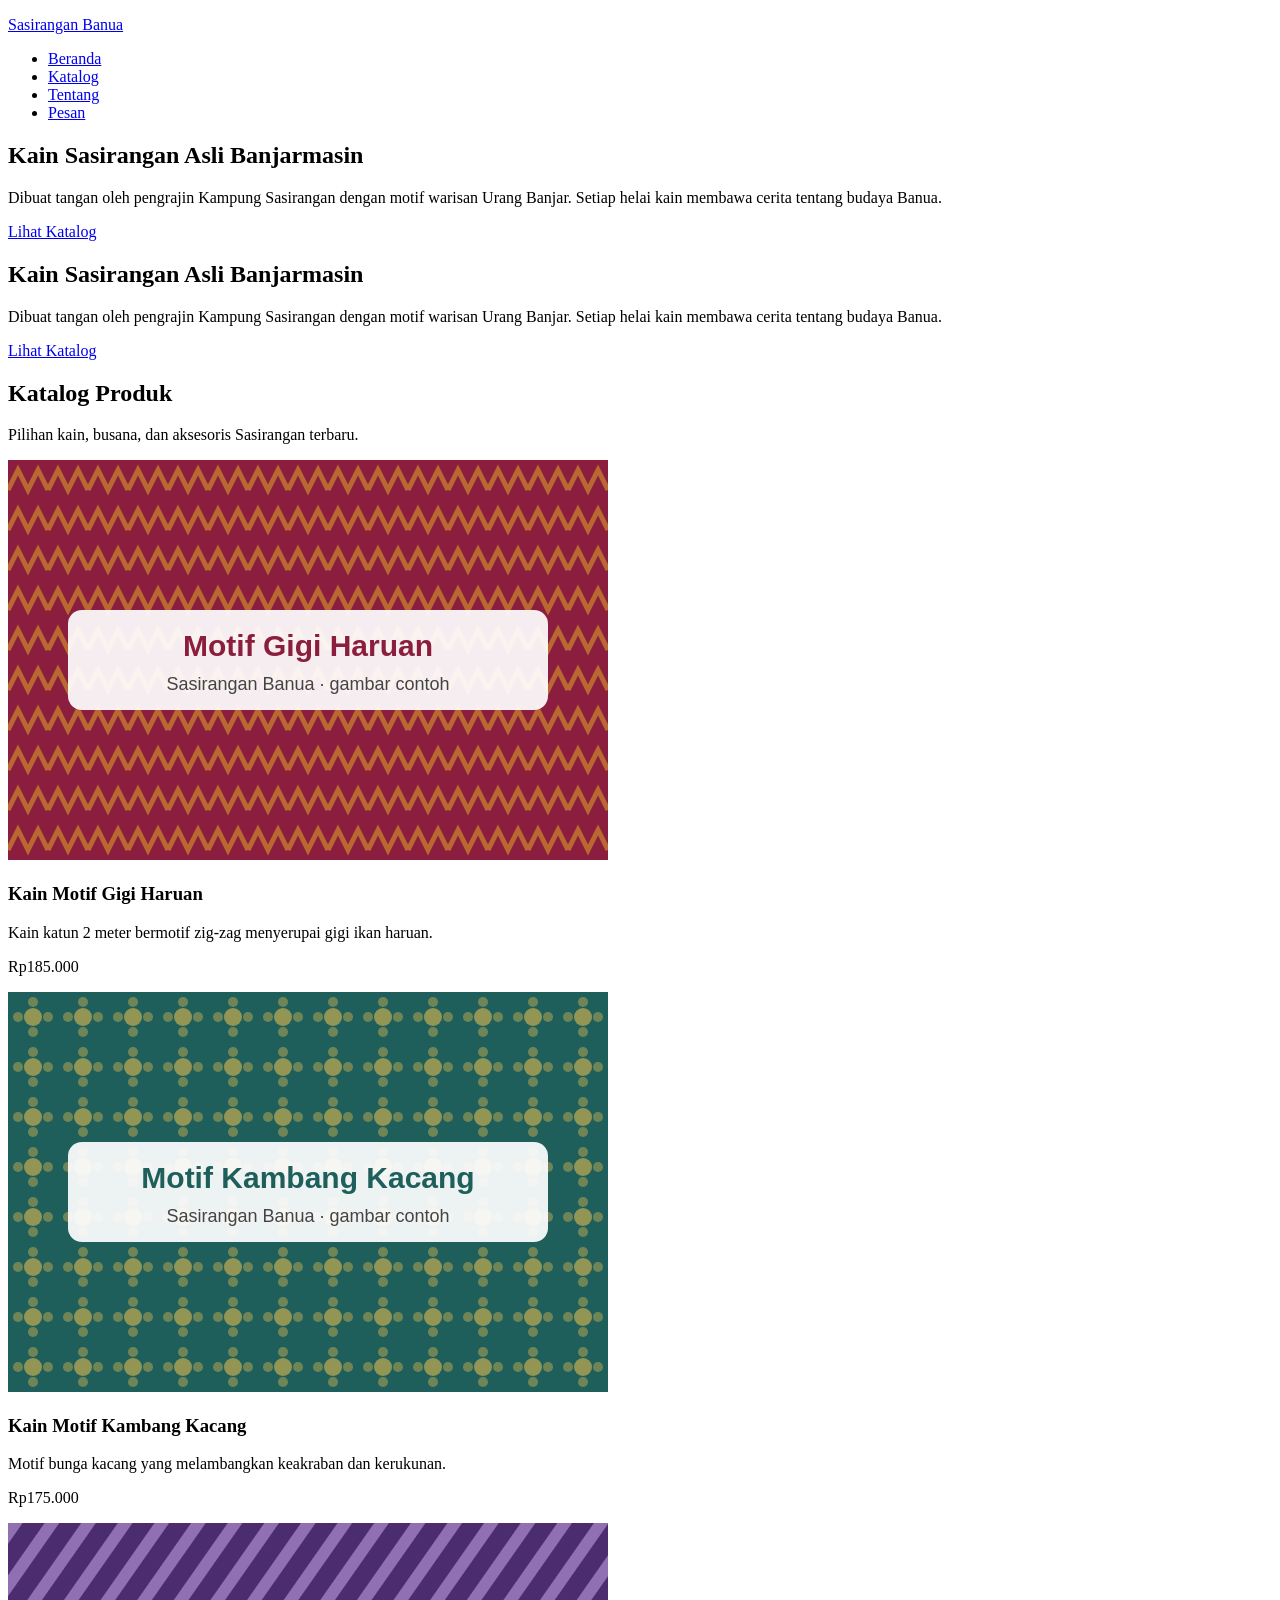
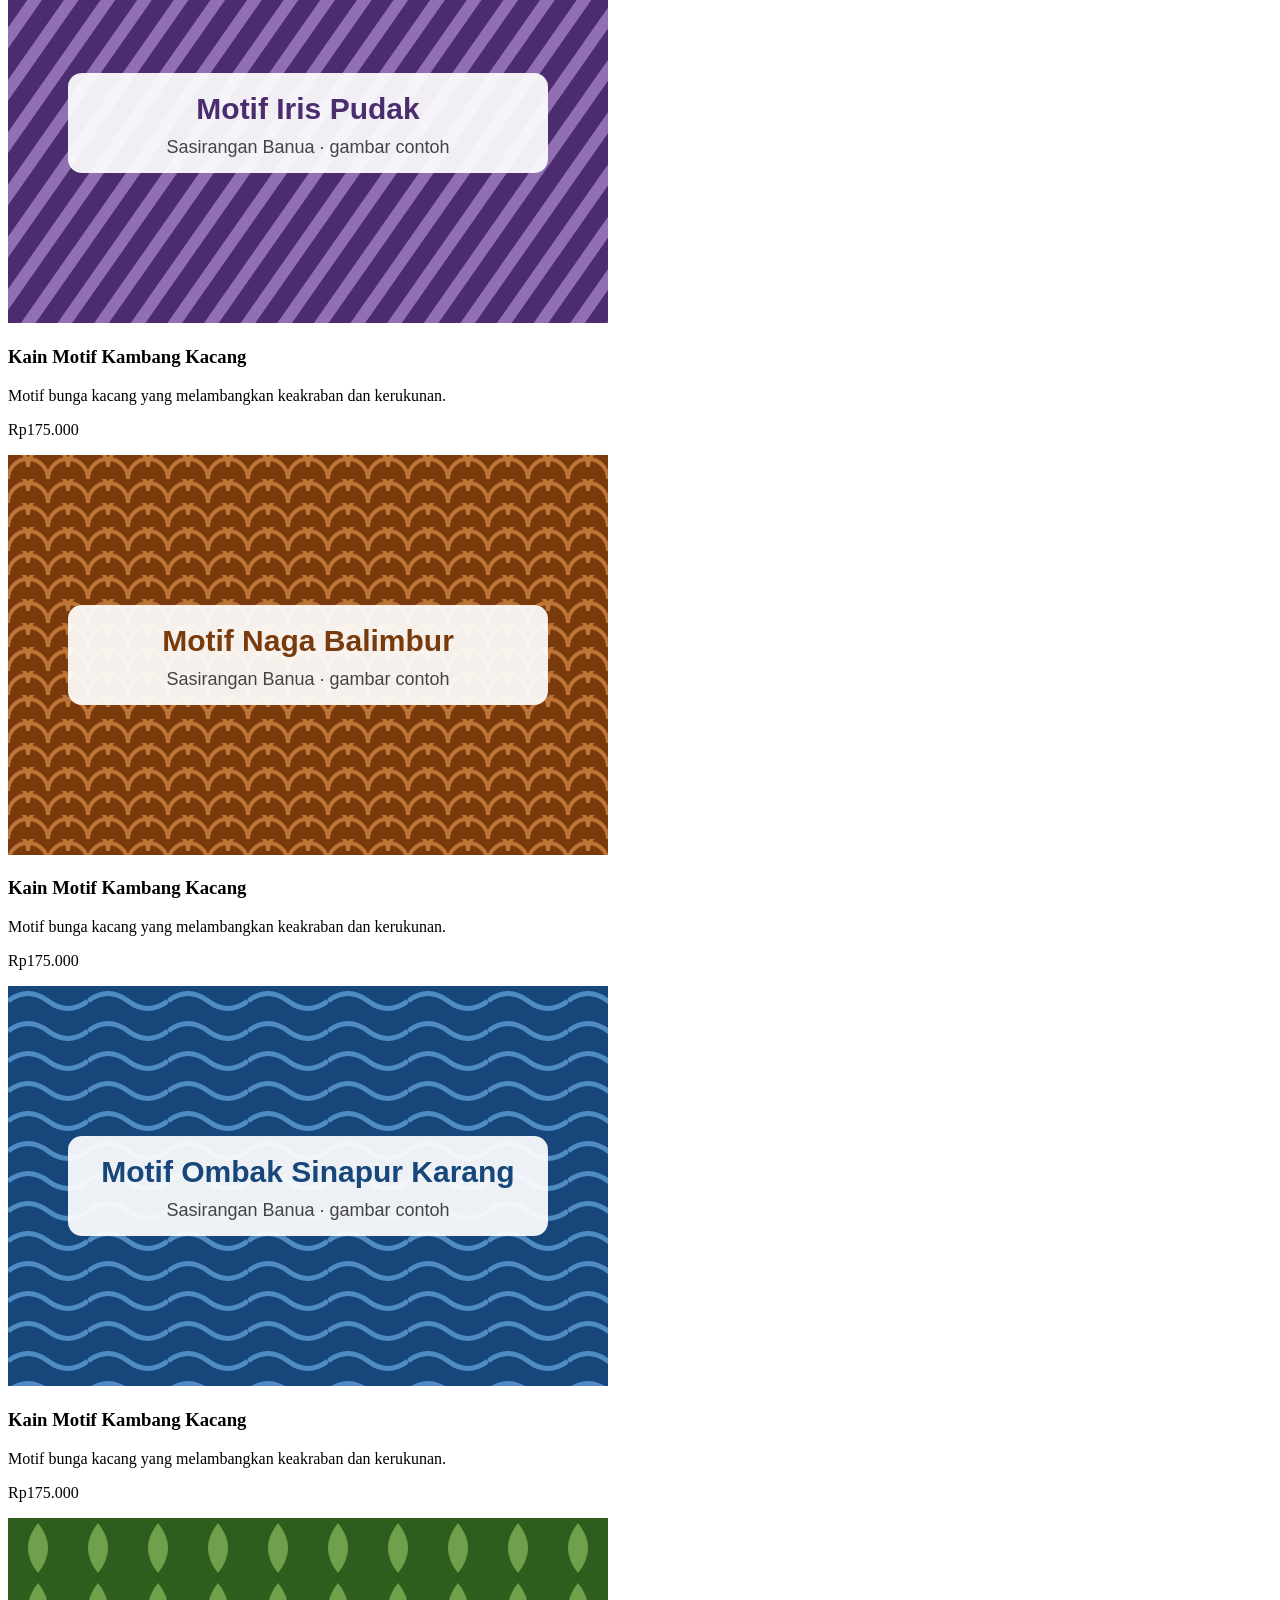
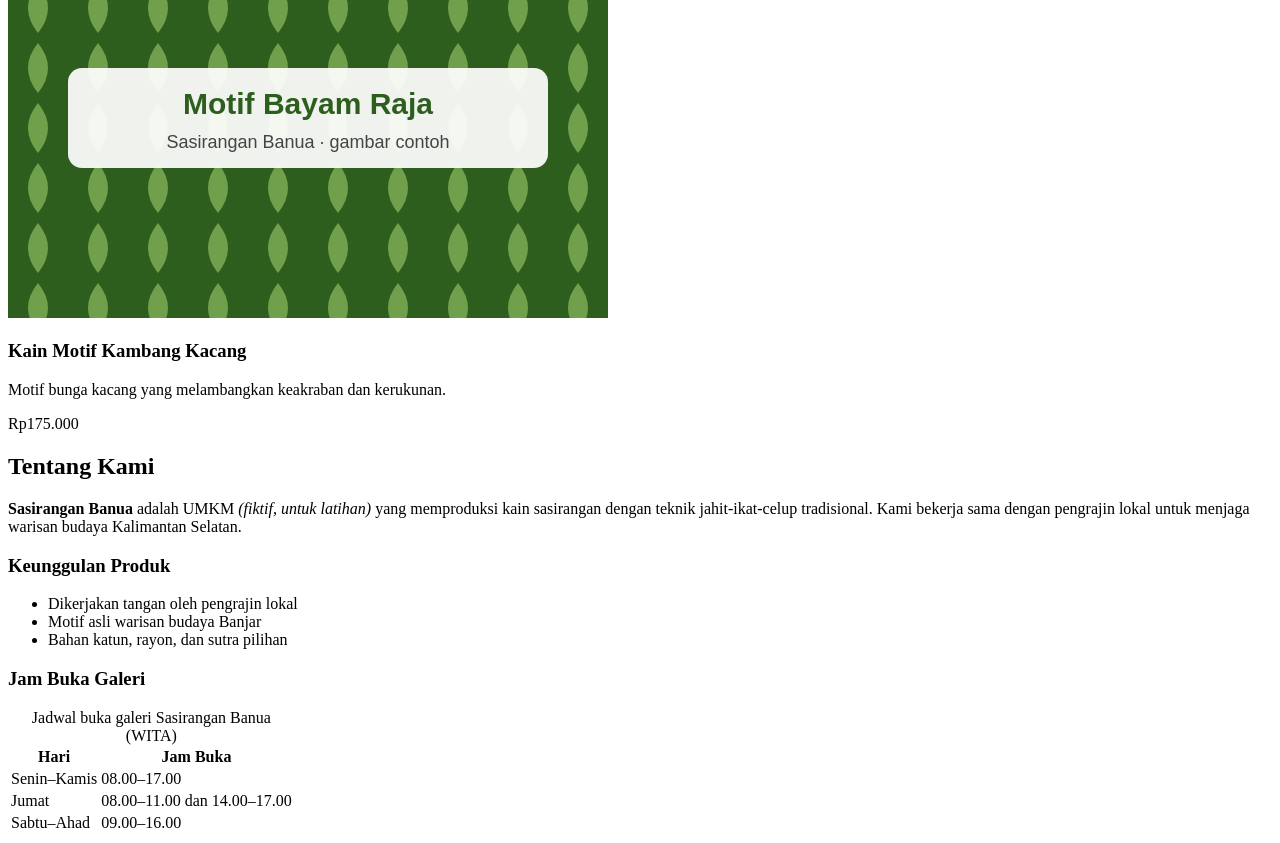
==== index.html @ c7e51668 "Tambah bagian tentang dan tabel jam buka." ====
<!DOCTYPE html>
<html lang="id">
<head>
  <meta charset="UTF-8">
  <meta name="viewport" content="width=device-width, initial-scale=1.0">
  <meta name="description" content="Katalog kain dan busana Sasirangan khas Banjarmasin karya pengrajin lokal.">
  <title>Sasirangan Banua | Kain Khas Banjar</title>
</head>
<body>
<!-- ========== HEADER & NAVIGASI ========== --> 
<header class="header-situs"> 
  <p class="logo"><a href="index.html">Sasirangan Banua</a></p> 
  <nav aria-label="Navigasi utama"> 
    <ul class="menu"> 
      <li><a href="index.html" aria-current="page">Beranda</a></li> 
      <li><a href="#katalog">Katalog</a></li> 
      <li><a href="#tentang">Tentang</a></li> 
      <li><a href="kontak.html">Pesan</a></li> 
    </ul> 
  </nav> 
</header>
<main> 
  <!-- ========== HERO ========== --> 
  <section class="hero" id="beranda"> 
    <h1>Kain Sasirangan Asli Banjarmasin</h1> 
    <p>Dibuat tangan oleh pengrajin Kampung Sasirangan dengan motif warisan Urang Banjar. 
      Setiap helai kain membawa cerita tentang budaya Banua.</p> 
    <a class="tombol" href="#katalog">Lihat Katalog</a> 
  </section>
  <main> 
  <!-- ========== HERO ========== --> 
  <section class="hero" id="beranda"> 
    <h1>Kain Sasirangan Asli Banjarmasin</h1> 
    <p>Dibuat tangan oleh pengrajin Kampung Sasirangan dengan motif warisan Urang Banjar. 
      Setiap helai kain membawa cerita tentang budaya Banua.</p> 
    <a class="tombol" href="#katalog">Lihat Katalog</a> 
  </section>
  <section class="bagian" id="katalog"> 
  <h2>Katalog Produk</h2> 
  <p>Pilihan kain, busana, dan aksesoris Sasirangan terbaru.</p> 
 
  <div class="katalog-grid"> 
    <article class="kartu"> 
      <img src="img/gigi-haruan.svg" alt="Kain sasirangan motif gigi haruan warna merah marun" 
        width="600" height="400"> 
      <div class="kartu-isi"> 
        <h3>Kain Motif Gigi Haruan</h3> 
        <p>Kain katun 2 meter bermotif zig-zag menyerupai gigi ikan haruan.</p> 
        <p class="harga">Rp185.000</p> 
      </div> 
    </article> 
 
    <article class="kartu"> 
      <img src="img/kambang-kacang.svg" alt="Kain sasirangan motif kambang kacang warna hijau 
tosca" 
        width="600" height="400"> 
      <div class="kartu-isi"> 
        <h3>Kain Motif Kambang Kacang</h3> 
        <p>Motif bunga kacang yang melambangkan keakraban dan kerukunan.</p> 
        <p class="harga">Rp175.000</p> 
      </div> 
    </article>
    
    <article class="kartu"> 
      <img src="img/iris-pudak.svg" alt="Kain sasirangan motif iris pudak warna biru" 
        width="600" height="400"> 
      <div class="kartu-isi"> 
        <h3>Kain Motif Kambang Kacang</h3> 
        <p>Motif bunga kacang yang melambangkan keakraban dan kerukunan.</p> 
        <p class="harga">Rp175.000</p> 
      </div> 
    </article>

    <article class="kartu"> 
      <img src="img/naga-balimbur.svg" alt="Kain sasirangan motif naga balimbur warna merah" 
        width="600" height="400"> 
      <div class="kartu-isi"> 
        <h3>Kain Motif Kambang Kacang</h3> 
        <p>Motif bunga kacang yang melambangkan keakraban dan kerukunan.</p> 
        <p class="harga">Rp175.000</p> 
      </div> 
    </article>

    <article class="kartu"> 
      <img src="img/ombak-sinapur-karang.svg" alt="Kain sasirangan motif kambang kacang warna hijau 
tosca" 
        width="600" height="400"> 
      <div class="kartu-isi"> 
        <h3>Kain Motif Kambang Kacang</h3> 
        <p>Motif bunga kacang yang melambangkan keakraban dan kerukunan.</p> 
        <p class="harga">Rp175.000</p> 
      </div> 
    </article>

    <article class="kartu"> 
      <img src="img/bayam-raja.svg" alt="Kain sasirangan motif kambang kacang warna hijau 
tosca" 
        width="600" height="400"> 
      <div class="kartu-isi"> 
        <h3>Kain Motif Kambang Kacang</h3> 
        <p>Motif bunga kacang yang melambangkan keakraban dan kerukunan.</p> 
        <p class="harga">Rp175.000</p> 
      </div> 
    </article>
  </div> 
</section>
 <!-- ========== TENTANG ========== --> 
  <section class="bagian" id="tentang"> 
    <h2>Tentang Kami</h2> 
    <p><strong>Sasirangan Banua</strong> adalah UMKM <em>(fiktif, untuk latihan)</em> yang 
      memproduksi kain sasirangan dengan teknik jahit-ikat-celup tradisional. Kami bekerja sama 
      dengan pengrajin lokal untuk menjaga warisan budaya Kalimantan Selatan.</p> 
 
    <h3>Keunggulan Produk</h3> 
    <ul> 
      <li>Dikerjakan tangan oleh pengrajin lokal</li> 
      <li>Motif asli warisan budaya Banjar</li> 
      <li>Bahan katun, rayon, dan sutra pilihan</li> 
    </ul> 
 
    <h3>Jam Buka Galeri</h3> 
    <table> 
      <caption>Jadwal buka galeri Sasirangan Banua (WITA)</caption> 
      <thead> 
        <tr> 
          <th scope="col">Hari</th> 
          <th scope="col">Jam Buka</th> 
        </tr> 
      </thead> 
      <tbody> 
        <tr> 
          <td>Senin–Kamis</td> 
          <td>08.00–17.00</td> 
        </tr> 
        <tr> 
          <td>Jumat</td> 
          <td>08.00–11.00 dan 14.00–17.00</td> 
        </tr> 
        <tr> 
          <td>Sabtu–Ahad</td> 
          <td>09.00–16.00</td> 
        </tr> 
      </tbody> 
    </table> 
  </section> 
</main>   
</body>
</html>
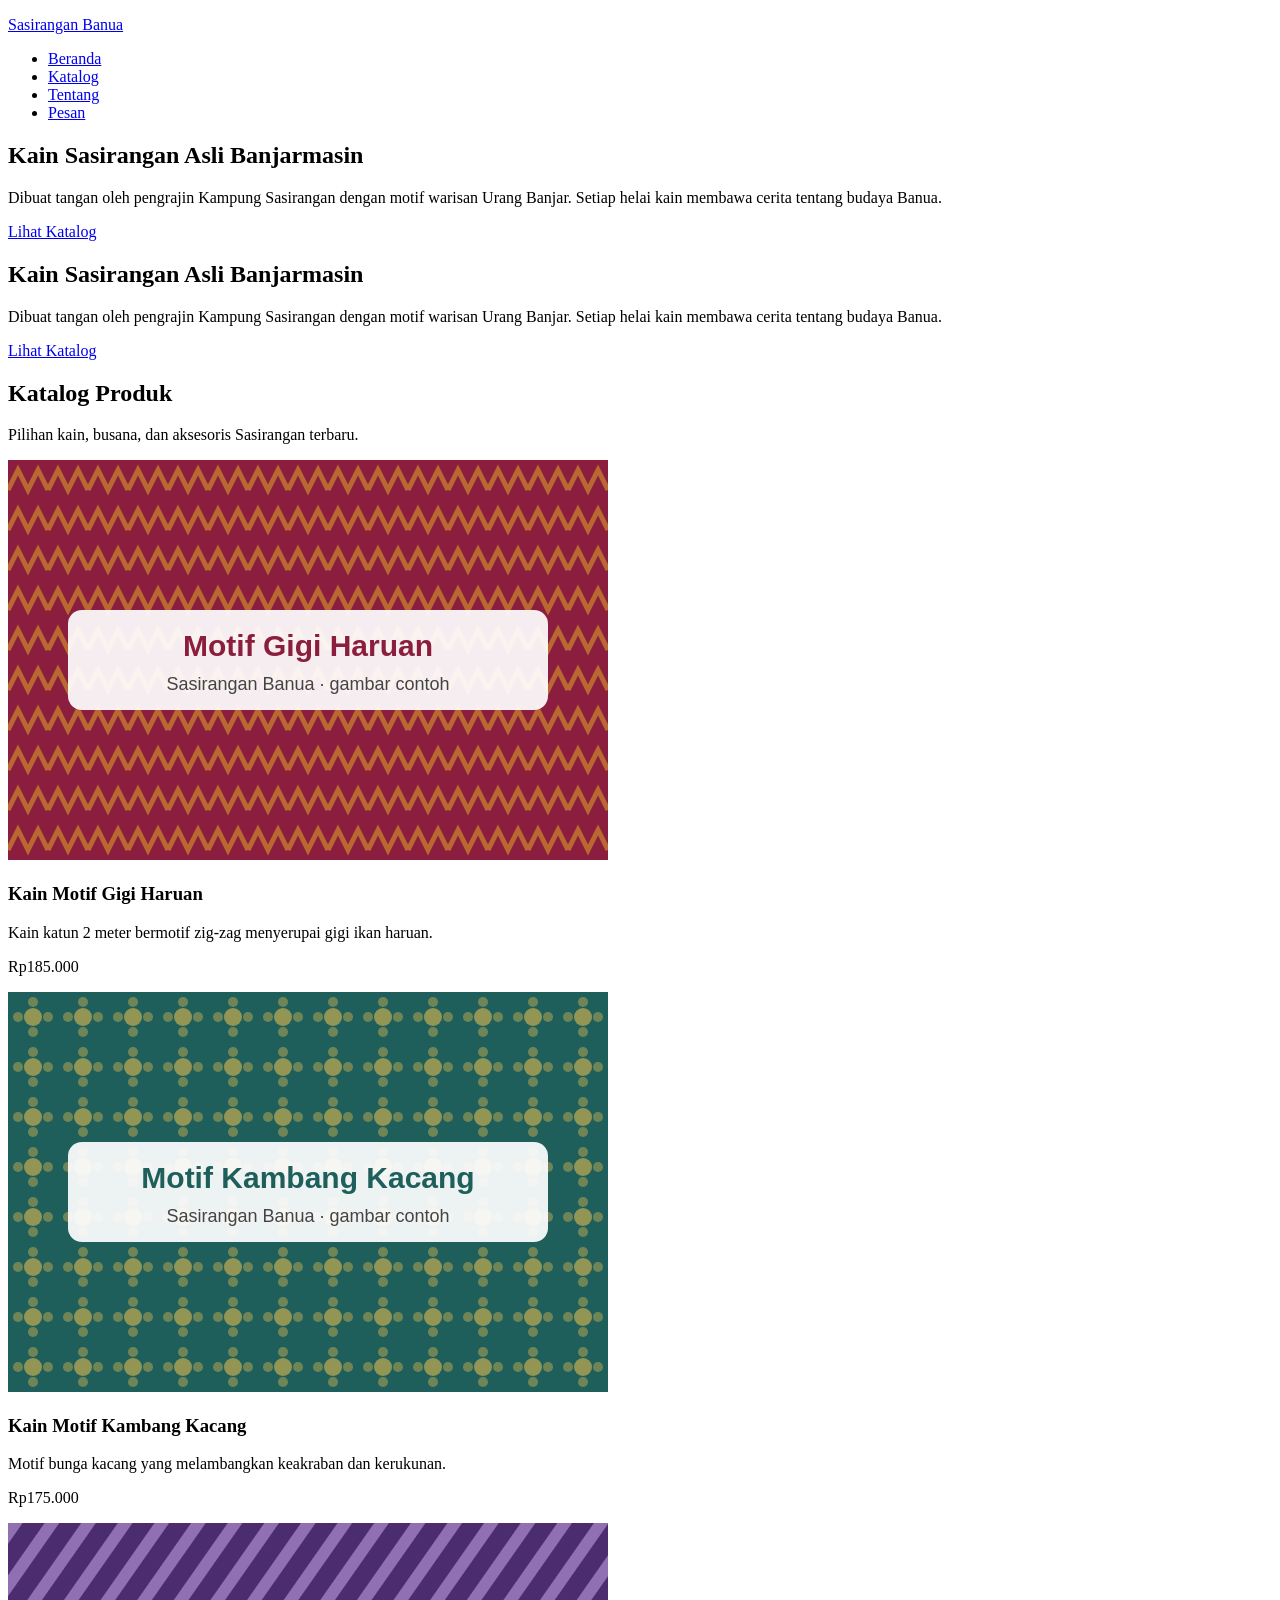
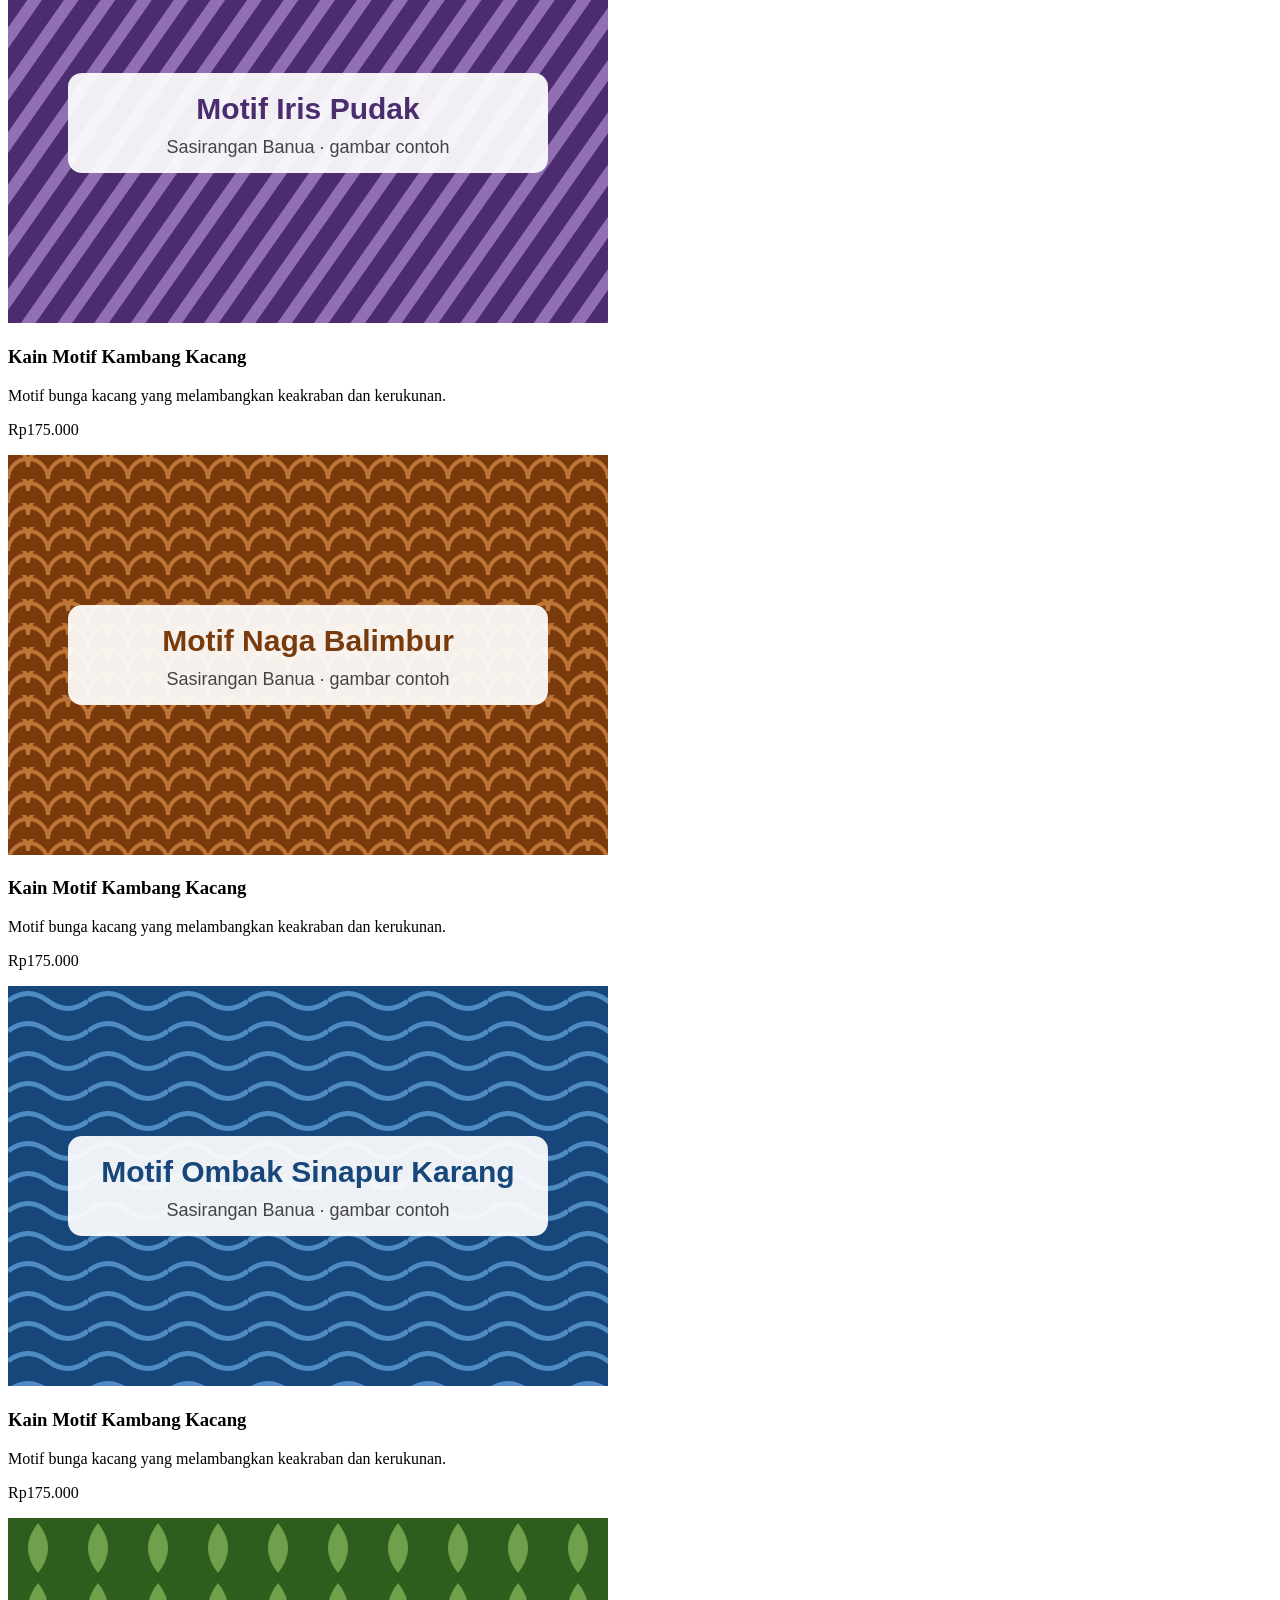
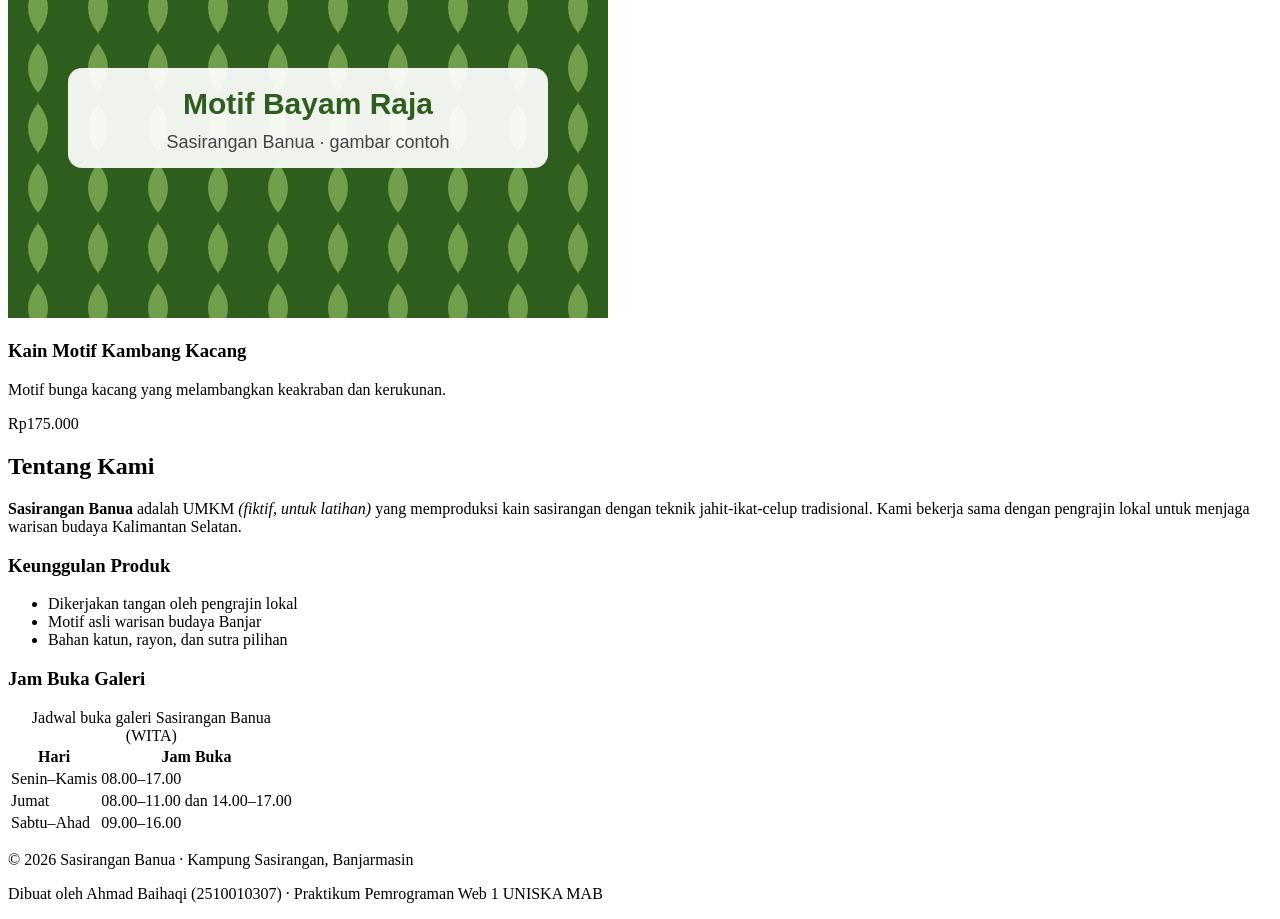
==== commit b642c473: "Tambah formulir pemesanan di kontak.html" ====
--- a/index.html
+++ b/index.html
@@ -143,6 +143,13 @@
       </tbody> 
     </table> 
   </section> 
-</main>   
+</main>
+ <!-- ========== FOOTER ========== --> 
+  <footer class="footer-situs"> 
+    <p>&copy; 2026 Sasirangan Banua &middot; Kampung Sasirangan, Banjarmasin</p> 
+    <p>Dibuat oleh Ahmad Baihaqi (2510010307) &middot; Praktikum Pemrograman Web 1 UNISKA MAB</p> 
+  </footer> 
+</body> 
+</html>    
 </body>
 </html>
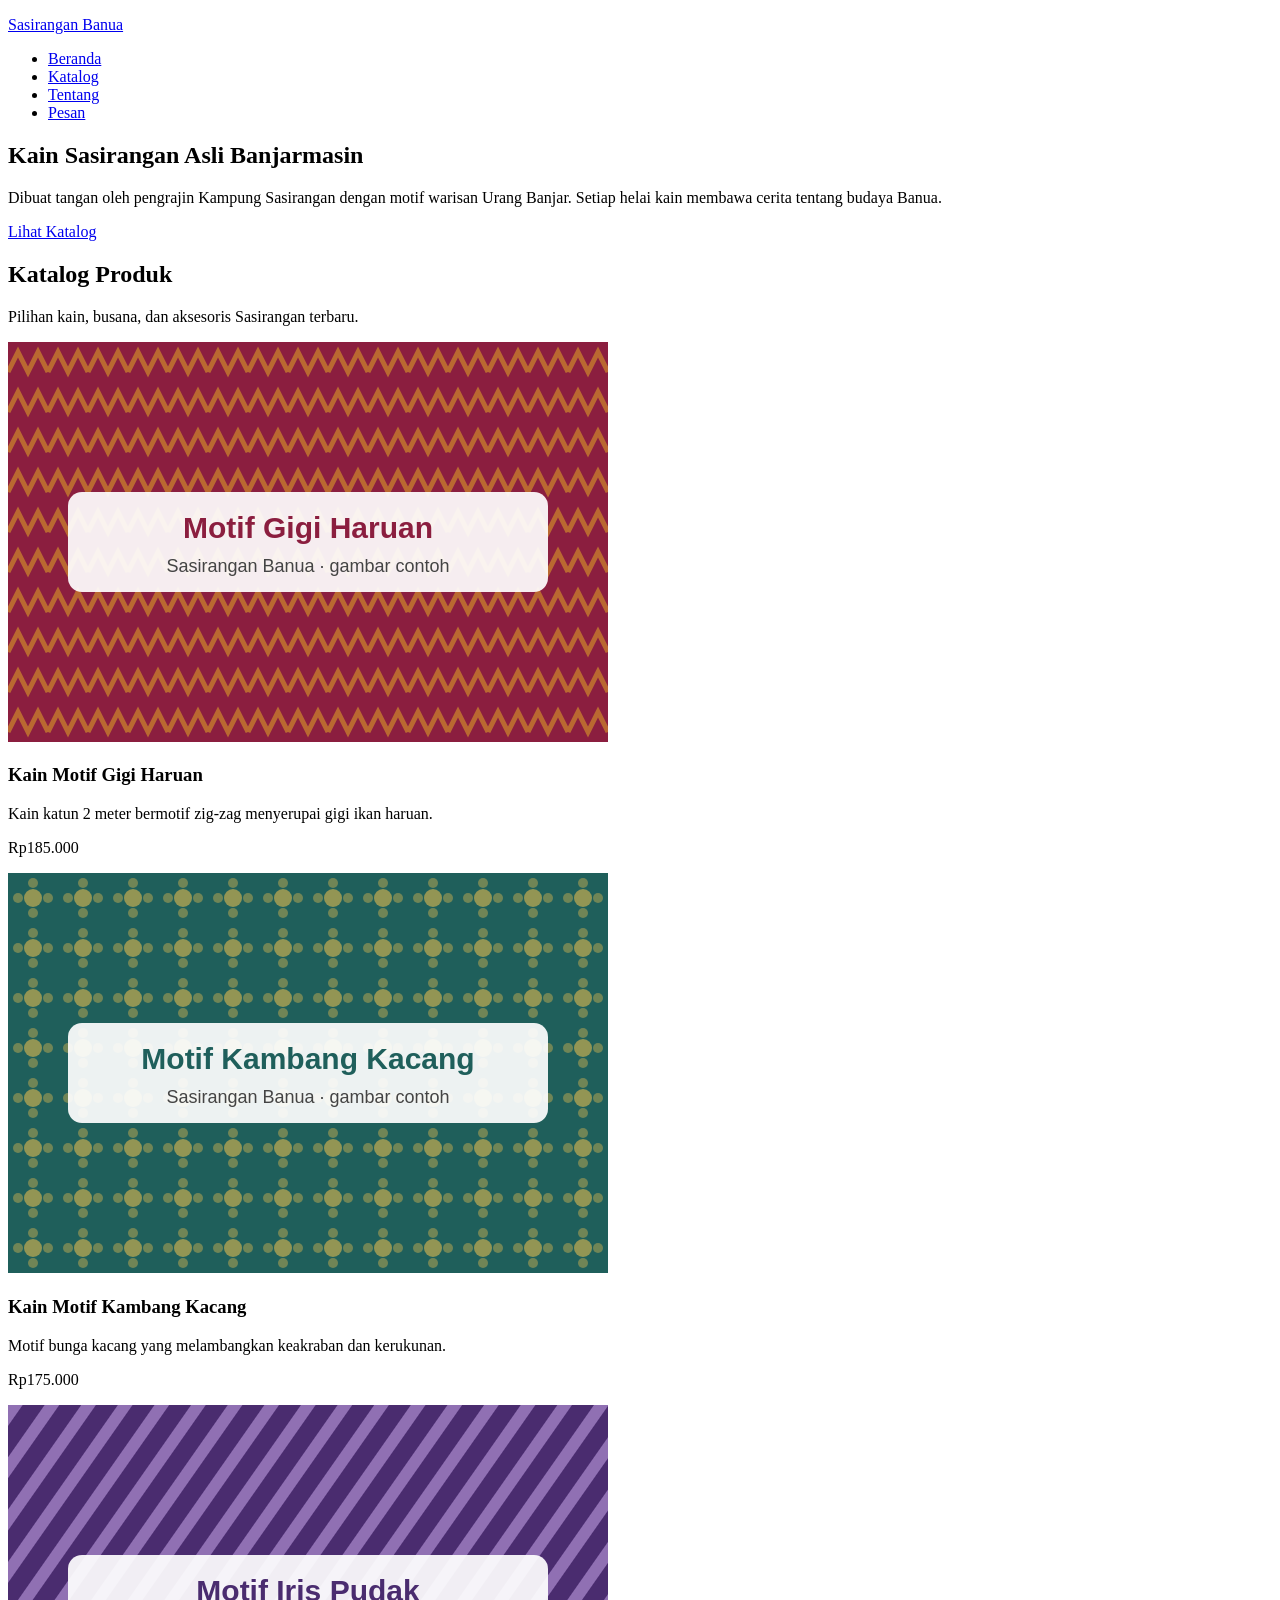
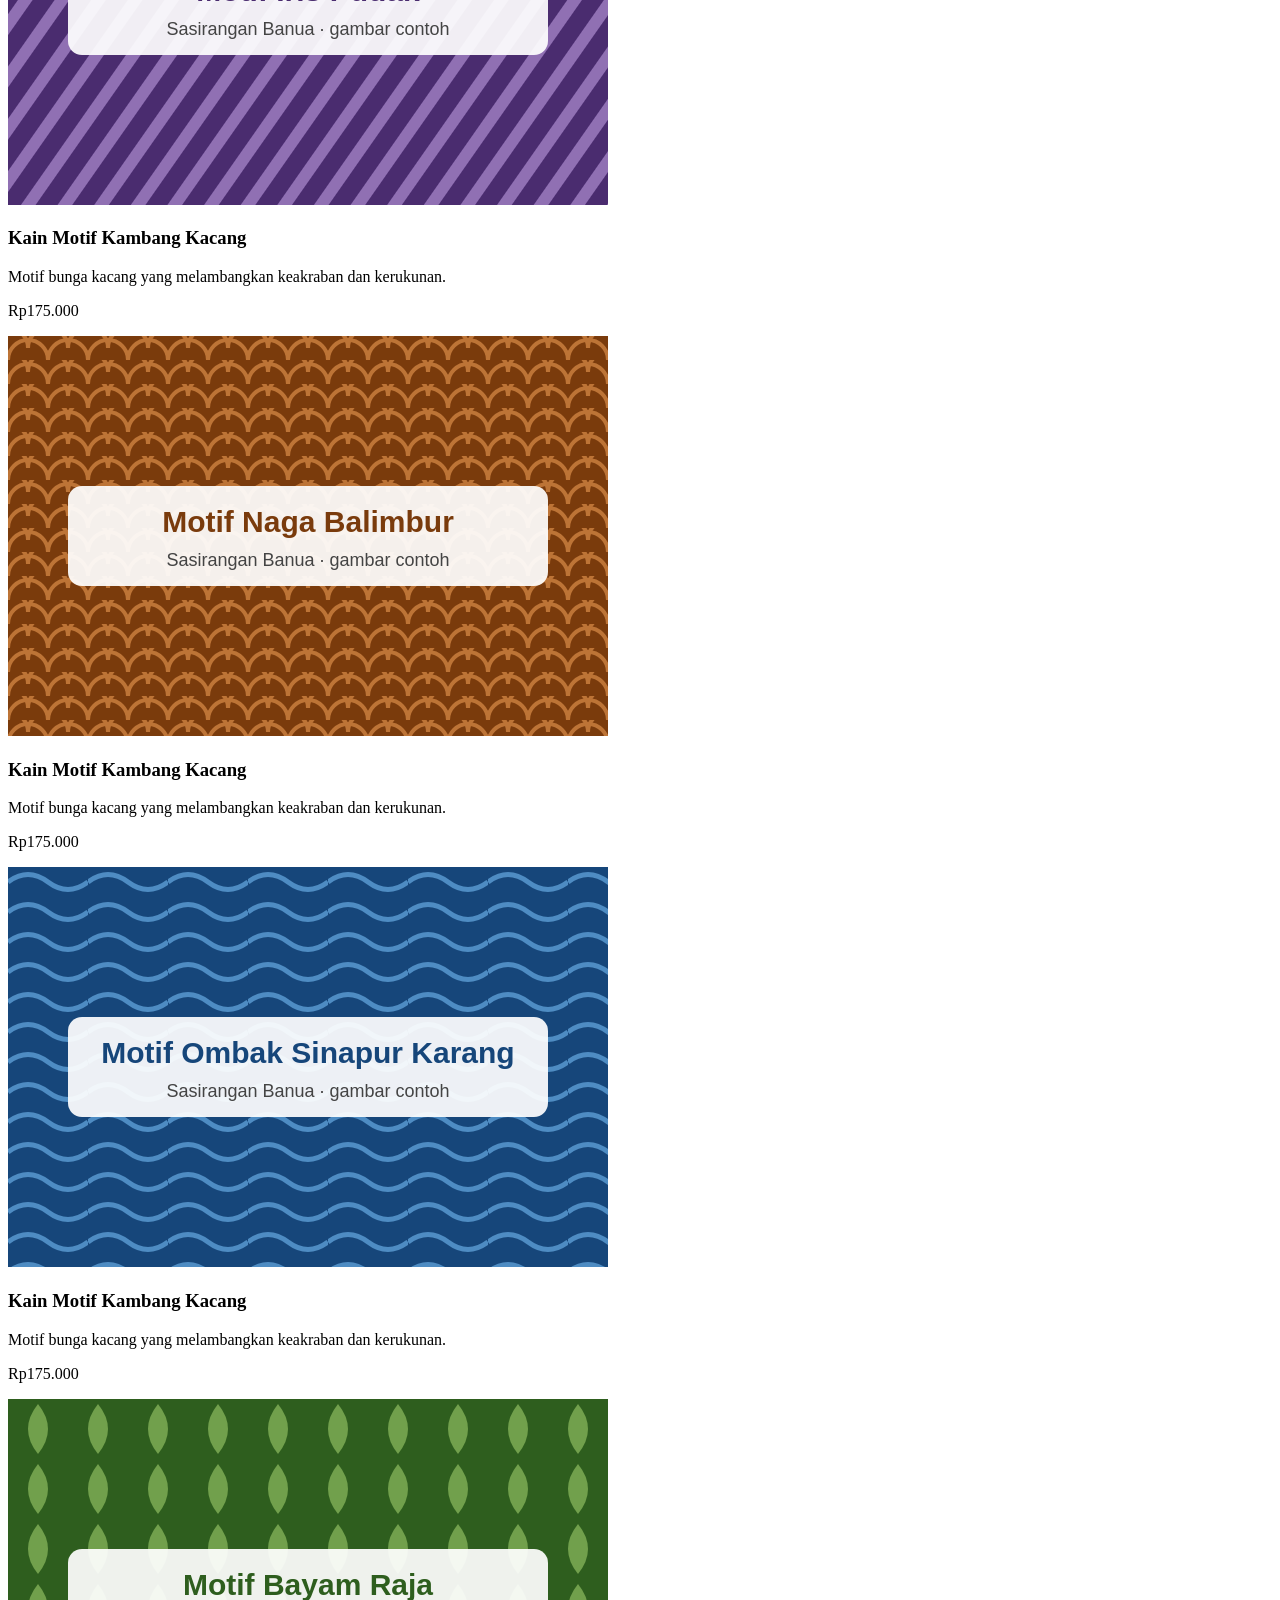
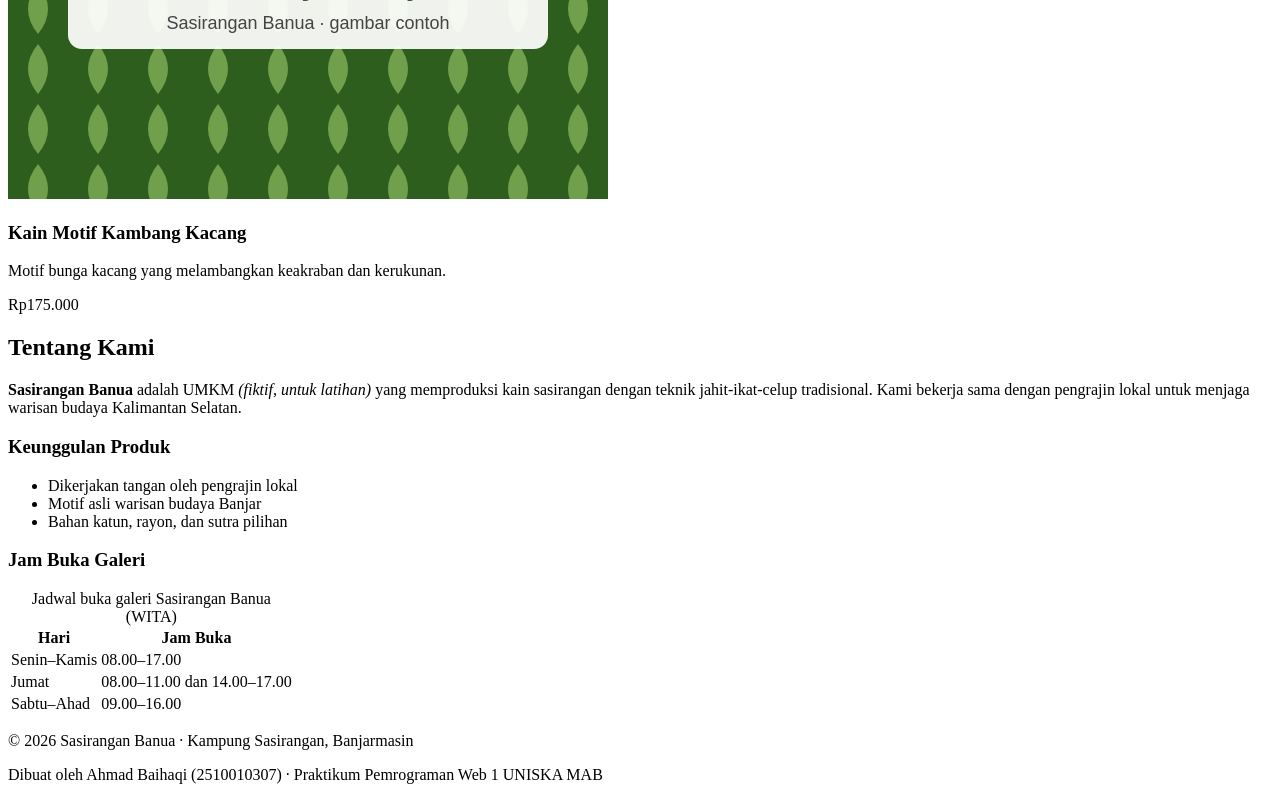
==== commit fdc151ca: "Tambah formulir pemesanan di kontak.html." ====
--- a/index.html
+++ b/index.html
@@ -19,15 +19,7 @@
     </ul> 
   </nav> 
 </header>
-<main> 
-  <!-- ========== HERO ========== --> 
-  <section class="hero" id="beranda"> 
-    <h1>Kain Sasirangan Asli Banjarmasin</h1> 
-    <p>Dibuat tangan oleh pengrajin Kampung Sasirangan dengan motif warisan Urang Banjar. 
-      Setiap helai kain membawa cerita tentang budaya Banua.</p> 
-    <a class="tombol" href="#katalog">Lihat Katalog</a> 
-  </section>
-  <main> 
+<main>
   <!-- ========== HERO ========== --> 
   <section class="hero" id="beranda"> 
     <h1>Kain Sasirangan Asli Banjarmasin</h1> 
@@ -151,5 +143,3 @@
   </footer> 
 </body> 
 </html>    
-</body>
-</html>
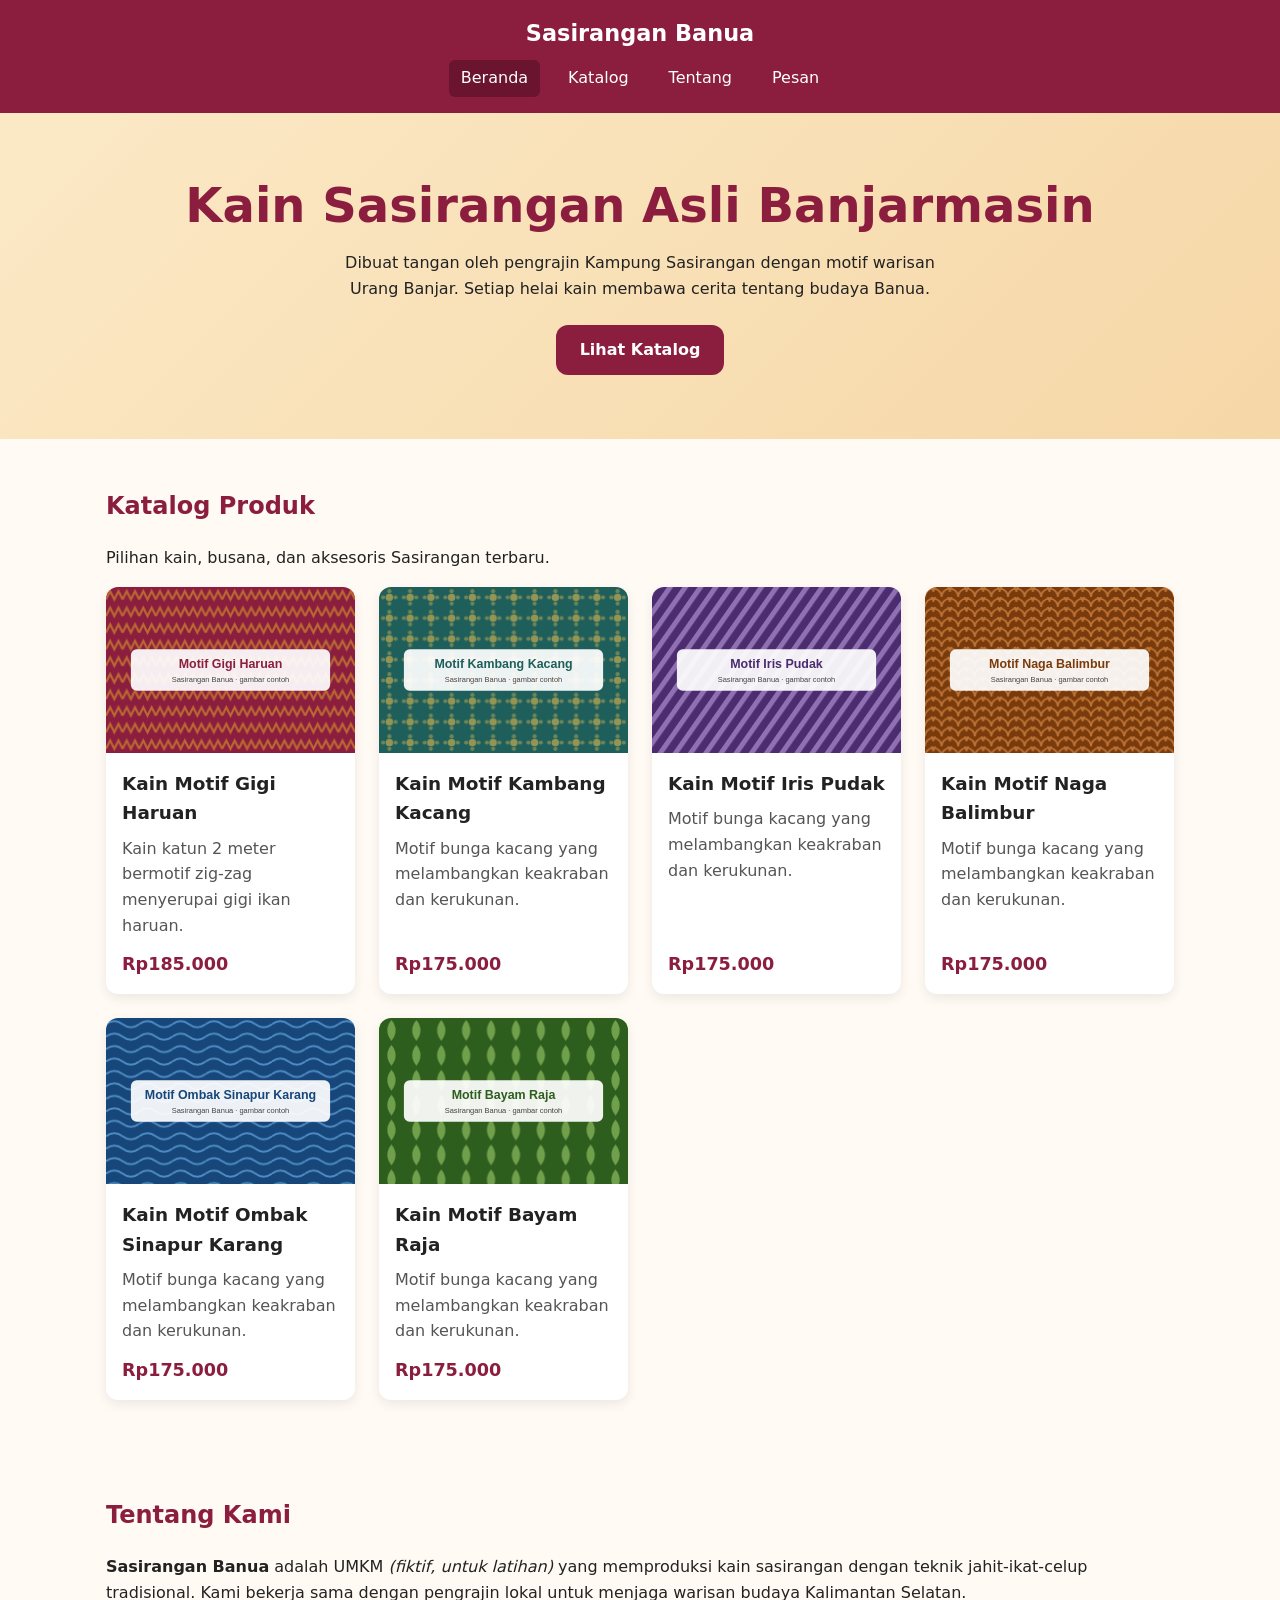
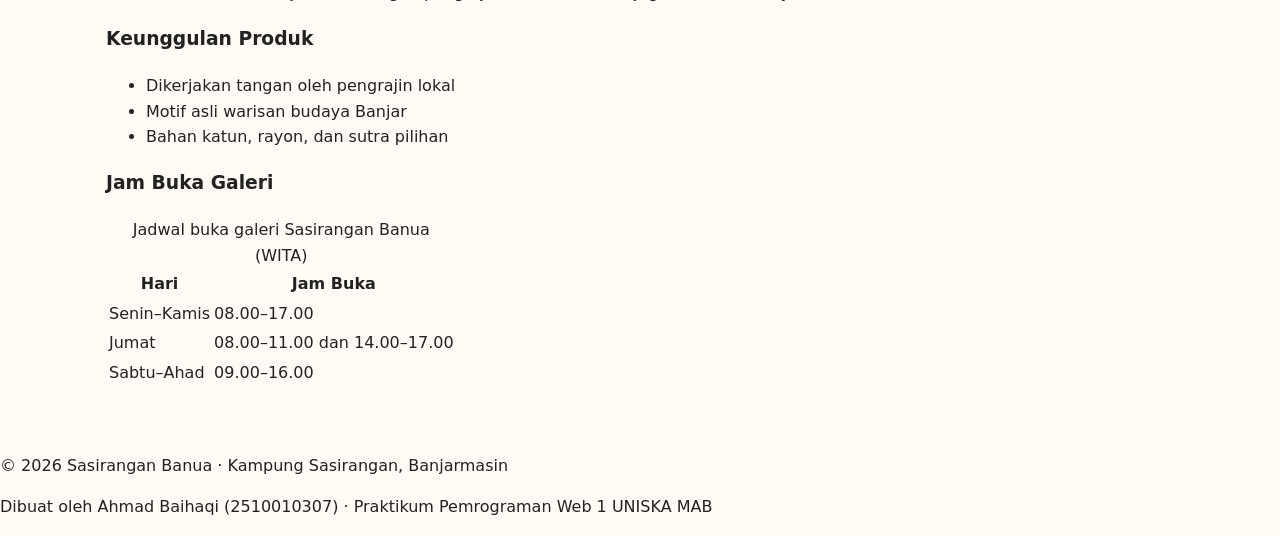
==== commit 0a3e5f08: "Tambah gaya dasar, header, hero, dan katalog grid." ====
--- a/index.html
+++ b/index.html
@@ -1,6 +1,7 @@
 <!DOCTYPE html>
 <html lang="id">
 <head>
+  <link rel="stylesheet" href="css/style.css">
   <meta charset="UTF-8">
   <meta name="viewport" content="width=device-width, initial-scale=1.0">
   <meta name="description" content="Katalog kain dan busana Sasirangan khas Banjarmasin karya pengrajin lokal.">
@@ -57,7 +58,7 @@
       <img src="img/iris-pudak.svg" alt="Kain sasirangan motif iris pudak warna biru" 
         width="600" height="400"> 
       <div class="kartu-isi"> 
-        <h3>Kain Motif Kambang Kacang</h3> 
+        <h3>Kain Motif Iris Pudak</h3> 
         <p>Motif bunga kacang yang melambangkan keakraban dan kerukunan.</p> 
         <p class="harga">Rp175.000</p> 
       </div> 
@@ -67,7 +68,7 @@
       <img src="img/naga-balimbur.svg" alt="Kain sasirangan motif naga balimbur warna merah" 
         width="600" height="400"> 
       <div class="kartu-isi"> 
-        <h3>Kain Motif Kambang Kacang</h3> 
+        <h3>Kain Motif Naga Balimbur</h3> 
         <p>Motif bunga kacang yang melambangkan keakraban dan kerukunan.</p> 
         <p class="harga">Rp175.000</p> 
       </div> 
@@ -78,7 +79,7 @@
 tosca" 
         width="600" height="400"> 
       <div class="kartu-isi"> 
-        <h3>Kain Motif Kambang Kacang</h3> 
+        <h3>Kain Motif Ombak Sinapur Karang</h3> 
         <p>Motif bunga kacang yang melambangkan keakraban dan kerukunan.</p> 
         <p class="harga">Rp175.000</p> 
       </div> 
@@ -89,7 +90,7 @@
 tosca" 
         width="600" height="400"> 
       <div class="kartu-isi"> 
-        <h3>Kain Motif Kambang Kacang</h3> 
+        <h3>Kain Motif Bayam Raja</h3> 
         <p>Motif bunga kacang yang melambangkan keakraban dan kerukunan.</p> 
         <p class="harga">Rp175.000</p> 
       </div> 
--- a/css/style.css
+++ b/css/style.css
@@ -0,0 +1,209 @@
+/* ---------- 1. Variabel warna & ukuran ---------- */
+:root {
+  --warna-utama: #8b1e3f;       /* merah marun sasirangan */
+  --warna-utama-gelap: #6a142f;
+  --warna-aksen: #e0a526;       /* kuning kunyit */
+  --warna-krem: #fbe9c6;
+  --warna-teks: #222222;
+  --warna-teks-lembut: #555555;
+  --warna-latar: #fffaf3;
+  --warna-kartu: #ffffff;
+  --radius: 12px;
+  --bayangan: 0 4px 12px rgba(0, 0, 0, 0.08);
+  --lebar-maks: 1100px;
+}
+
+/* ---------- 2. Reset ringan & dasar ---------- */
+*,
+*::before,
+*::after {
+  box-sizing: border-box;
+}
+
+html {
+  scroll-behavior: smooth;
+  scroll-padding-top: 7rem; /* agar judul tidak tertutup header sticky */
+}
+
+body {
+  margin: 0;
+  font-family: "Segoe UI", system-ui, -apple-system, Roboto, Arial, sans-serif;
+  font-size: 1rem;
+  line-height: 1.6;
+  color: var(--warna-teks);
+  background-color: var(--warna-latar);
+}
+
+img {
+  display: block;
+  max-width: 100%;
+  height: auto;
+}
+
+a {
+  color: var(--warna-utama);
+}
+
+/* Penanda fokus untuk pengguna keyboard — JANGAN dihapus */
+a:focus-visible,
+button:focus-visible,
+input:focus-visible,
+select:focus-visible,
+textarea:focus-visible {
+  outline: 3px solid var(--warna-utama-gelap);
+  outline-offset: 2px;
+}
+
+.header-situs {
+  position: sticky;
+  top: 0;
+  z-index: 10;
+  display: flex;
+  flex-direction: column; /* HP: logo di atas menu */
+  align-items: center;
+  gap: 0.5rem;
+  padding: 1rem;
+  background-color: var(--warna-utama);
+  color: #ffffff;
+}
+
+.logo {
+  margin: 0;
+  font-size: 1.4rem;
+  font-weight: 700;
+}
+
+.logo a {
+  color: inherit;
+  text-decoration: none;
+}
+
+.menu {
+  display: flex;
+  flex-wrap: wrap;
+  justify-content: center;
+  gap: 0.25rem 1rem;
+  margin: 0;
+  padding: 0;
+  list-style: none;
+}
+
+.menu a {
+  display: block;
+  padding: 0.35rem 0.75rem;
+  border-radius: 6px;
+  color: #ffffff;
+  text-decoration: none;
+}
+
+.menu a:hover,
+.menu a[aria-current="page"] {
+  background-color: var(--warna-utama-gelap);
+}
+
+.header-situs a:focus-visible {
+  outline-color: #ffffff; /* fokus putih agar terlihat di latar header yang gelap */
+}
+
+/* ---------- 4. Hero ---------- */
+.hero {
+  padding: 4rem 1rem;
+  text-align: center;
+  background: linear-gradient(135deg, var(--warna-krem), #f6d7a7);
+}
+
+.hero h1 {
+  margin: 0 0 1rem;
+  font-size: clamp(1.8rem, 5vw, 3rem);
+  line-height: 1.2;
+  color: var(--warna-utama);
+}
+
+.hero p {
+  max-width: 40rem;
+  margin: 0 auto 1.5rem;
+}
+
+/* ---------- 5. Tombol ---------- */
+.tombol {
+  display: inline-block;
+  padding: 0.75rem 1.5rem;
+  border: none;
+  border-radius: var(--radius);
+  background-color: var(--warna-utama);
+  color: #ffffff;
+  font: inherit;
+  font-weight: 600;
+  text-decoration: none;
+  cursor: pointer;
+  transition: background-color 0.2s ease, transform 0.2s ease;
+}
+
+.tombol:hover {
+  background-color: var(--warna-utama-gelap);
+  transform: translateY(-2px);
+}
+
+.bagian {
+  max-width: var(--lebar-maks);
+  margin-inline: auto;
+  padding: 3rem 1rem;
+}
+
+.bagian h1,
+.bagian h2 {
+  margin-top: 0;
+  color: var(--warna-utama);
+}
+
+/* ---------- 7. Katalog (CSS Grid) ---------- */
+.katalog-grid {
+  display: grid;
+  grid-template-columns: repeat(auto-fill, minmax(240px, 1fr));
+  gap: 1.5rem;
+}
+
+.kartu {
+  display: flex;
+  flex-direction: column;
+  overflow: hidden;
+  border-radius: var(--radius);
+  background-color: var(--warna-kartu);
+  box-shadow: var(--bayangan);
+  transition: transform 0.2s ease;
+}
+
+.kartu:hover {
+  transform: translateY(-4px);
+}
+
+.kartu img {
+  width: 100%;
+  aspect-ratio: 3 / 2;
+  object-fit: cover;
+}
+
+.kartu-isi {
+  display: flex;
+  flex-direction: column;
+  flex-grow: 1; /* isi kartu mengisi sisa tinggi */
+  padding: 1rem;
+}
+
+.kartu h3 {
+  margin: 0 0 0.5rem;
+  font-size: 1.15rem;
+}
+
+.kartu p {
+  margin: 0 0 0.75rem;
+  color: var(--warna-teks-lembut);
+}
+
+.kartu .harga {
+  margin-top: auto; /* harga selalu di bagian bawah kartu */
+  margin-bottom: 0;
+  font-size: 1.1rem;
+  font-weight: 700;
+  color: var(--warna-utama);
+}
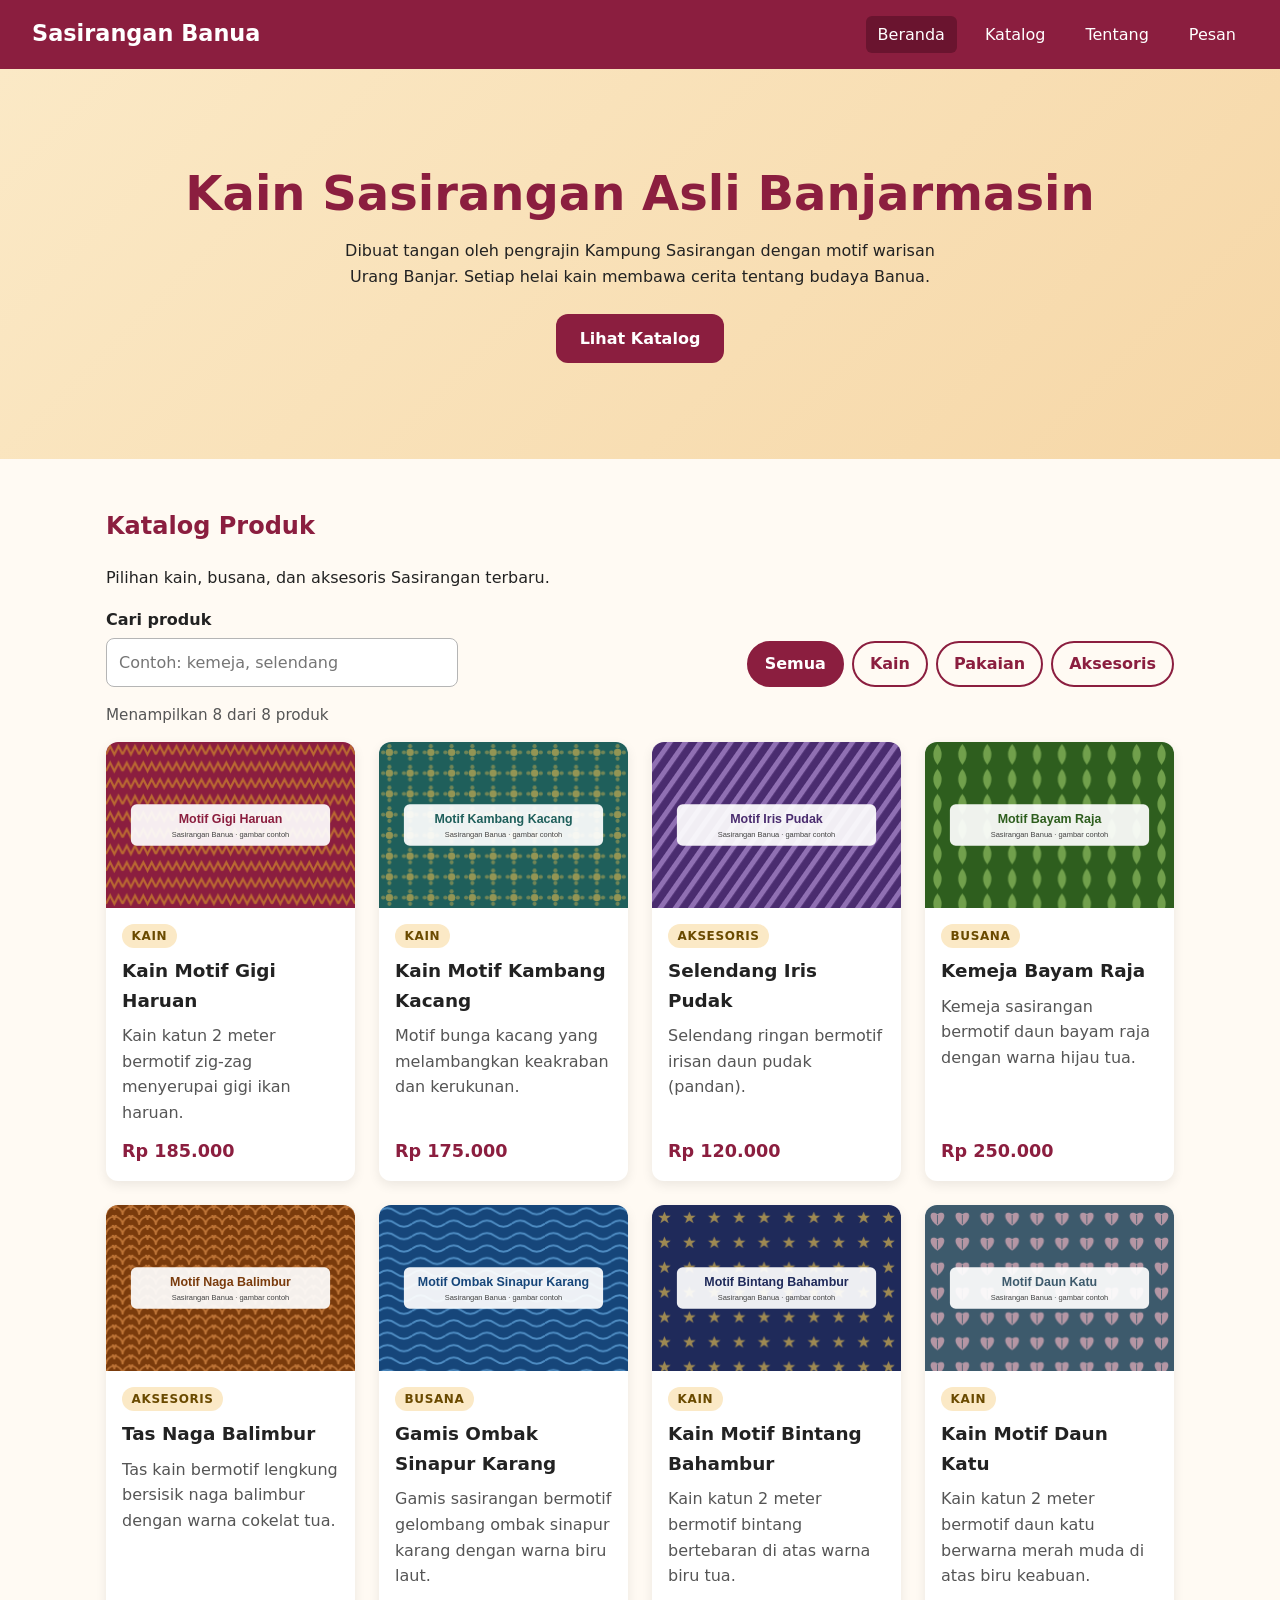
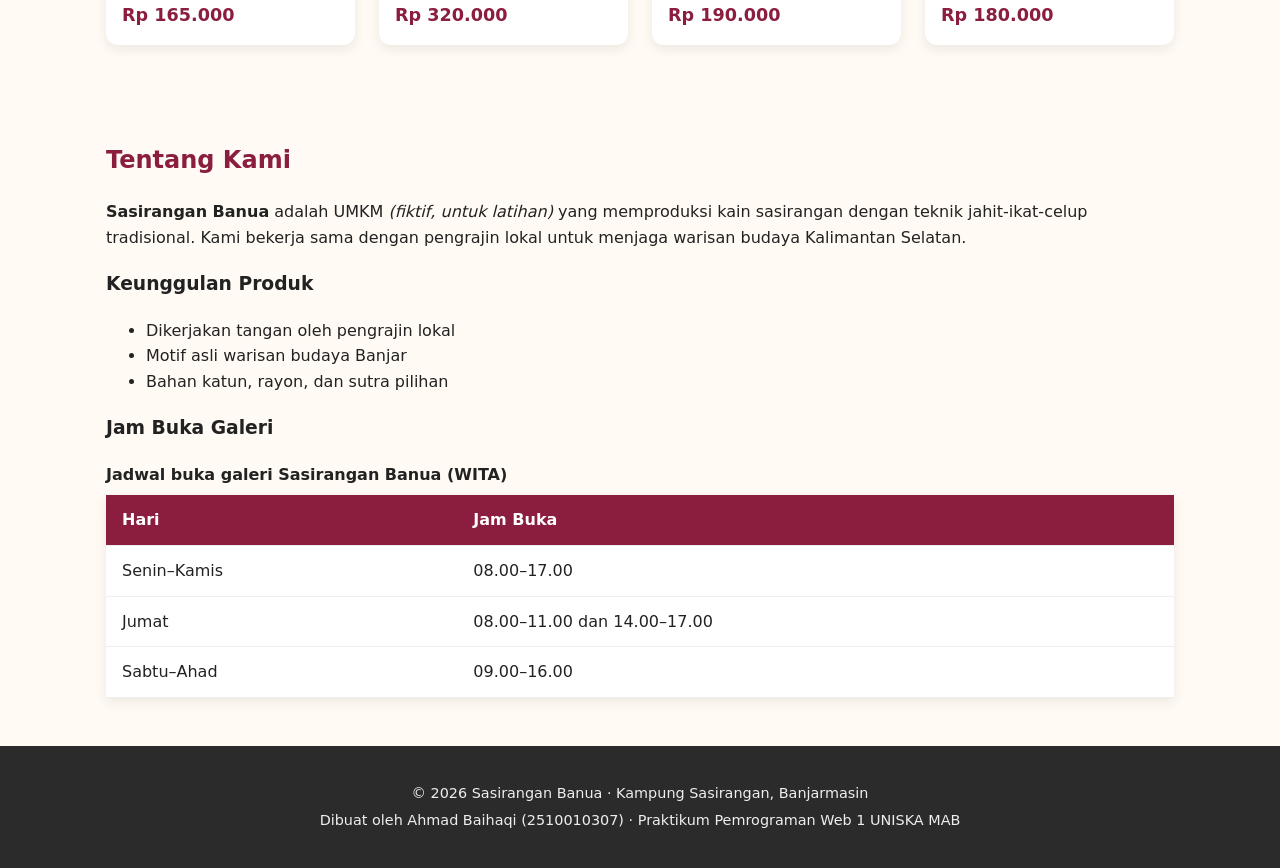
==== commit eacfec80: "Perbaiki tampilan berdasarkan uji responsif" ====
--- a/index.html
+++ b/index.html
@@ -2,6 +2,7 @@
 <html lang="id">
 <head>
   <link rel="stylesheet" href="css/style.css">
+  <script src="js/katalog.js" defer></script>
   <meta charset="UTF-8">
   <meta name="viewport" content="width=device-width, initial-scale=1.0">
   <meta name="description" content="Katalog kain dan busana Sasirangan khas Banjarmasin karya pengrajin lokal.">
@@ -32,70 +33,25 @@
   <h2>Katalog Produk</h2> 
   <p>Pilihan kain, busana, dan aksesoris Sasirangan terbaru.</p> 
  
-  <div class="katalog-grid"> 
-    <article class="kartu"> 
-      <img src="img/gigi-haruan.svg" alt="Kain sasirangan motif gigi haruan warna merah marun" 
-        width="600" height="400"> 
-      <div class="kartu-isi"> 
-        <h3>Kain Motif Gigi Haruan</h3> 
-        <p>Kain katun 2 meter bermotif zig-zag menyerupai gigi ikan haruan.</p> 
-        <p class="harga">Rp185.000</p> 
-      </div> 
-    </article> 
- 
-    <article class="kartu"> 
-      <img src="img/kambang-kacang.svg" alt="Kain sasirangan motif kambang kacang warna hijau 
-tosca" 
-        width="600" height="400"> 
-      <div class="kartu-isi"> 
-        <h3>Kain Motif Kambang Kacang</h3> 
-        <p>Motif bunga kacang yang melambangkan keakraban dan kerukunan.</p> 
-        <p class="harga">Rp175.000</p> 
-      </div> 
-    </article>
-    
-    <article class="kartu"> 
-      <img src="img/iris-pudak.svg" alt="Kain sasirangan motif iris pudak warna biru" 
-        width="600" height="400"> 
-      <div class="kartu-isi"> 
-        <h3>Kain Motif Iris Pudak</h3> 
-        <p>Motif bunga kacang yang melambangkan keakraban dan kerukunan.</p> 
-        <p class="harga">Rp175.000</p> 
-      </div> 
-    </article>
-
-    <article class="kartu"> 
-      <img src="img/naga-balimbur.svg" alt="Kain sasirangan motif naga balimbur warna merah" 
-        width="600" height="400"> 
-      <div class="kartu-isi"> 
-        <h3>Kain Motif Naga Balimbur</h3> 
-        <p>Motif bunga kacang yang melambangkan keakraban dan kerukunan.</p> 
-        <p class="harga">Rp175.000</p> 
-      </div> 
-    </article>
-
-    <article class="kartu"> 
-      <img src="img/ombak-sinapur-karang.svg" alt="Kain sasirangan motif kambang kacang warna hijau 
-tosca" 
-        width="600" height="400"> 
-      <div class="kartu-isi"> 
-        <h3>Kain Motif Ombak Sinapur Karang</h3> 
-        <p>Motif bunga kacang yang melambangkan keakraban dan kerukunan.</p> 
-        <p class="harga">Rp175.000</p> 
-      </div> 
-    </article>
-
-    <article class="kartu"> 
-      <img src="img/bayam-raja.svg" alt="Kain sasirangan motif kambang kacang warna hijau 
-tosca" 
-        width="600" height="400"> 
-      <div class="kartu-isi"> 
-        <h3>Kain Motif Bayam Raja</h3> 
-        <p>Motif bunga kacang yang melambangkan keakraban dan kerukunan.</p> 
-        <p class="harga">Rp175.000</p> 
-      </div> 
-    </article>
-  </div> 
+<div class="kontrol-katalog"> 
+<div class="kolom"> 
+<label for="cari">Cari produk</label> 
+<input type="search" id="cari" placeholder="Contoh: kemeja, selendang"> 
+</div> 
+<div class="filter" role="group" aria-label="Filter kategori"> 
+<button type="button" class="tombol-filter aktif" data-kategori="semua" 
+aria-pressed="true">Semua</button> 
+<button type="button" class="tombol-filter" data-kategori="kain" 
+aria-pressed="false">Kain</button> 
+<button type="button" class="tombol-filter" data-kategori="pakaian" 
+aria-pressed="false">Pakaian</button> 
+<button type="button" class="tombol-filter" data-kategori="aksesoris" 
+aria-pressed="false">Aksesoris</button> 
+</div> 
+</div> 
+<p id="info-jumlah" class="info-jumlah" aria-live="polite"></p> 
+<div id="daftar-katalog" class="katalog-grid"></div> 
+<noscript><p>Aktifkan JavaScript untuk melihat katalog produk.</p></noscript> 
 </section>
  <!-- ========== TENTANG ========== --> 
   <section class="bagian" id="tentang"> 
--- a/css/style.css
+++ b/css/style.css
@@ -206,4 +206,216 @@
   font-size: 1.1rem;
   font-weight: 700;
   color: var(--warna-utama);
+}
+
+/* ---------- 8. Tabel ---------- */
+table {
+  width: 100%;
+  border-collapse: collapse;
+  background-color: var(--warna-kartu);
+  box-shadow: var(--bayangan);
+}
+
+caption {
+  margin-bottom: 0.5rem;
+  font-weight: 600;
+  text-align: left;
+}
+
+th,
+td {
+  padding: 0.75rem 1rem;
+  border-bottom: 1px solid #eeeeee;
+  text-align: left;
+}
+
+thead th {
+  background-color: var(--warna-utama);
+  color: #ffffff;
+}
+
+/* ---------- 9. Formulir ---------- */
+.form-pesan {
+  display: grid;
+  gap: 1rem;
+  max-width: 40rem;
+  padding: 1.5rem;
+  border-radius: var(--radius);
+  background-color: var(--warna-kartu);
+  box-shadow: var(--bayangan);
+}
+
+.kolom {
+  display: flex;
+  flex-direction: column;
+  gap: 0.35rem;
+}
+
+label,
+legend {
+  font-weight: 600;
+}
+
+input,
+select,
+textarea {
+  width: 100%;
+  padding: 0.65rem 0.75rem;
+  border: 1px solid #b5b5b5;
+  border-radius: 8px;
+  font: inherit;
+}
+
+fieldset {
+  display: flex;
+  flex-direction: column;
+  gap: 0.35rem;
+  border: 1px solid #dddddd;
+  border-radius: 8px;
+}
+
+fieldset label,
+.cek {
+  display: flex;
+  align-items: center;
+  gap: 0.5rem;
+  font-weight: 400;
+}
+
+input[type="radio"],
+input[type="checkbox"] {
+  width: auto;
+}
+
+/* ---------- 10. Footer ---------- */
+.footer-situs {
+  padding: 2rem 1rem;
+  background-color: #2b2b2b;
+  color: #eeeeee;
+  font-size: 0.9rem;
+  text-align: center;
+}
+
+.footer-situs p {
+  margin: 0.25rem 0;
+}
+
+/* ---------- 11. Responsif: tablet & desktop ---------- */
+@media (min-width: 768px) {
+  .header-situs {
+    flex-direction: row; /* logo kiri, menu kanan */
+    justify-content: space-between;
+    padding-inline: 2rem;
+  }
+
+  .hero {
+    padding: 6rem 2rem;
+  }
+}
+
+/* Hormati pengguna yang tidak ingin banyak animasi */
+@media (prefers-reduced-motion: reduce) {
+  html {
+    scroll-behavior: auto;
+  }
+
+  * {
+    transition: none !important;
+  }
+}
+
+/* ---------- 12. Komponen interaktif (Modul 3) ---------- */
+.kontrol-katalog {
+  display: flex;
+  flex-direction: column;
+  gap: 1rem;
+  margin-bottom: 1rem;
+}
+
+.filter {
+  display: flex;
+  flex-wrap: wrap;
+  gap: 0.5rem;
+}
+
+.tombol-filter {
+  padding: 0.5rem 1rem;
+  border: 2px solid var(--warna-utama);
+  border-radius: 999px;
+  background-color: transparent;
+  color: var(--warna-utama);
+  font: inherit;
+  font-weight: 600;
+  cursor: pointer;
+}
+
+.tombol-filter:hover,
+.tombol-filter.aktif {
+  background-color: var(--warna-utama);
+  color: #ffffff;
+}
+
+.info-jumlah {
+  color: var(--warna-teks-lembut);
+  font-size: 0.95rem;
+}
+
+.label-kategori {
+  align-self: flex-start;
+  margin-bottom: 0.5rem;
+  padding: 0.15rem 0.6rem;
+  border-radius: 999px;
+  background-color: var(--warna-krem);
+  color: #6a4a00;
+  font-size: 0.75rem;
+  font-weight: 700;
+  letter-spacing: 0.05em;
+  text-transform: uppercase;
+}
+
+.pesan-error {
+  margin: 0;
+  color: #b00020;
+  font-size: 0.9rem;
+}
+
+.pesan-error:empty {
+  display: none; /* sembunyikan jika belum ada pesan */
+}
+
+[aria-invalid="true"] {
+  border-color: #b00020;
+  background-color: #fff5f6;
+}
+
+.hasil-pesan {
+  max-width: 40rem;
+  margin-top: 2rem;
+  padding: 1.5rem;
+  border-left: 6px solid var(--warna-aksen);
+  border-radius: var(--radius);
+  background-color: var(--warna-kartu);
+  box-shadow: var(--bayangan);
+}
+
+.hasil-pesan h2 {
+  margin-top: 0;
+}
+
+.hasil-pesan pre {
+  white-space: pre-wrap;
+  font-family: inherit;
+}
+
+@media (min-width: 768px) {
+  .kontrol-katalog {
+    flex-direction: row;
+    align-items: flex-end;
+    justify-content: space-between;
+  }
+
+  .kontrol-katalog .kolom {
+    flex: 1;
+    max-width: 22rem;
+  }
 }
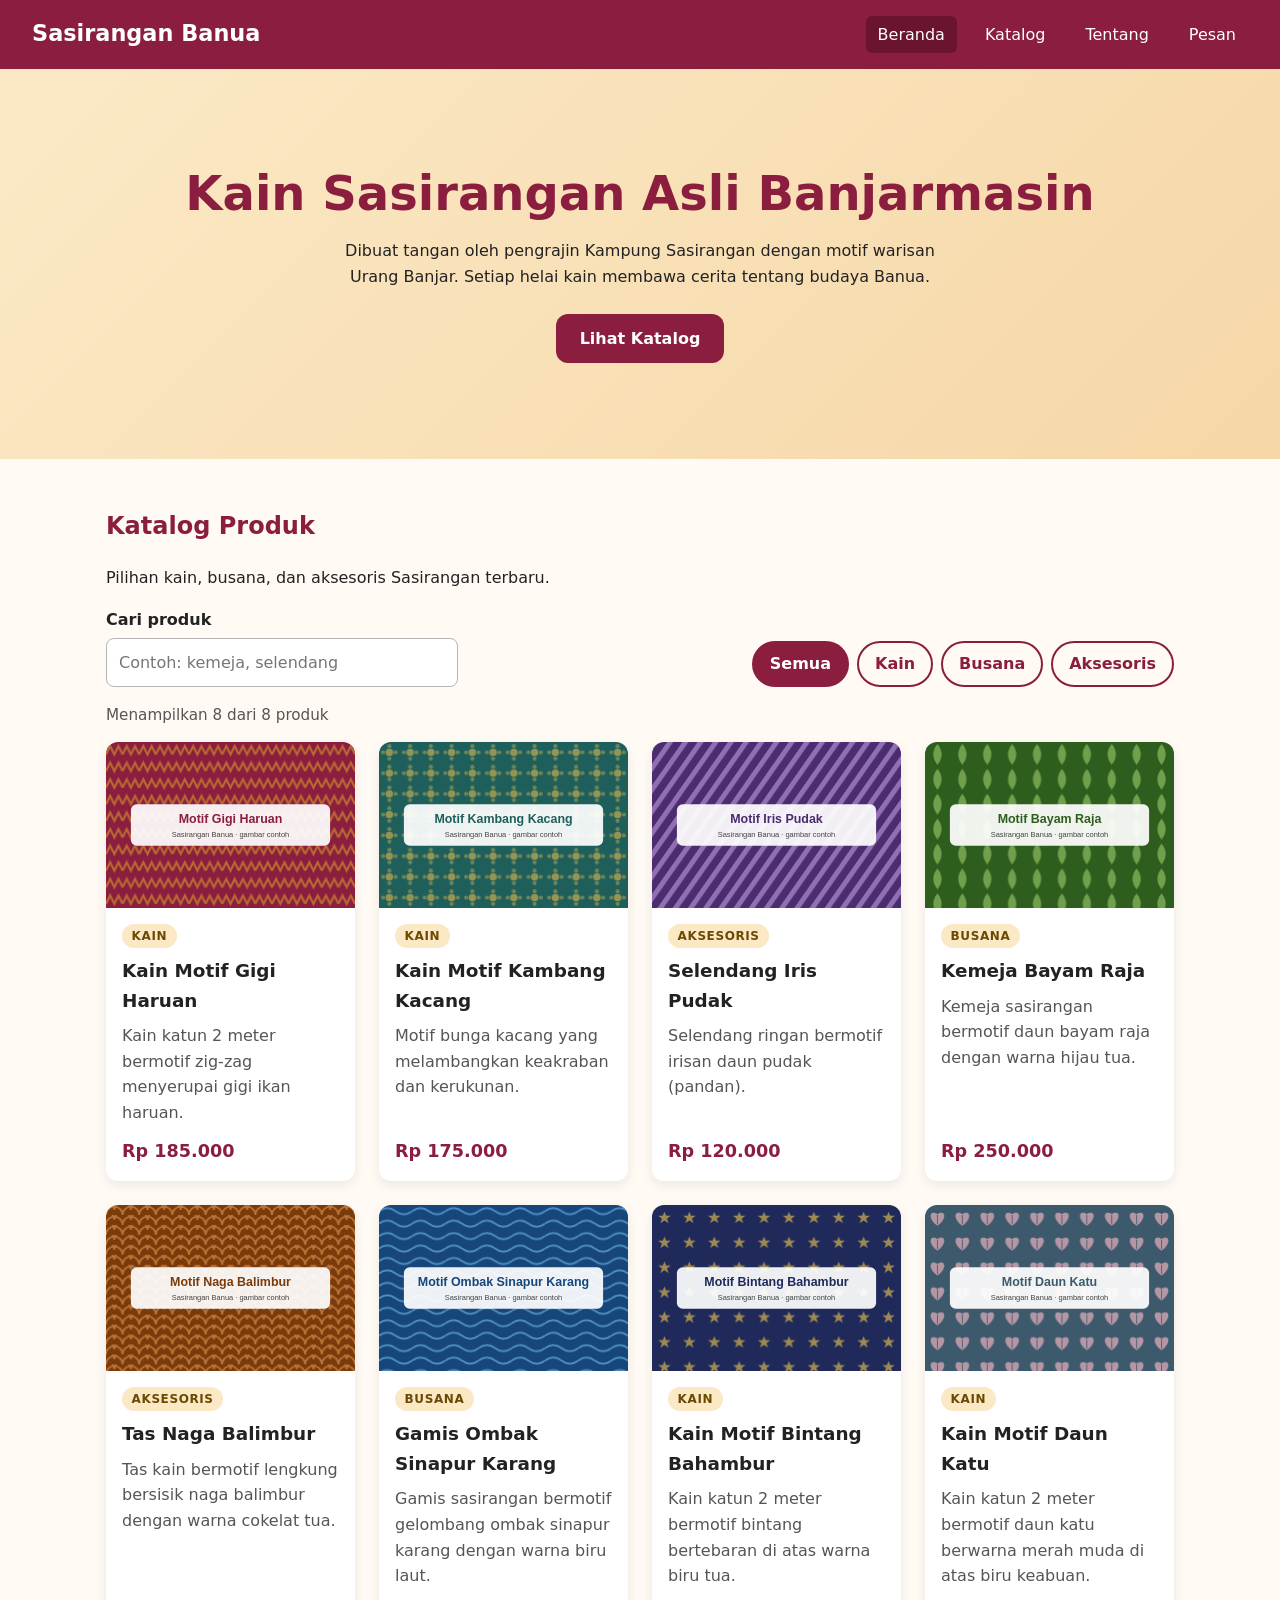
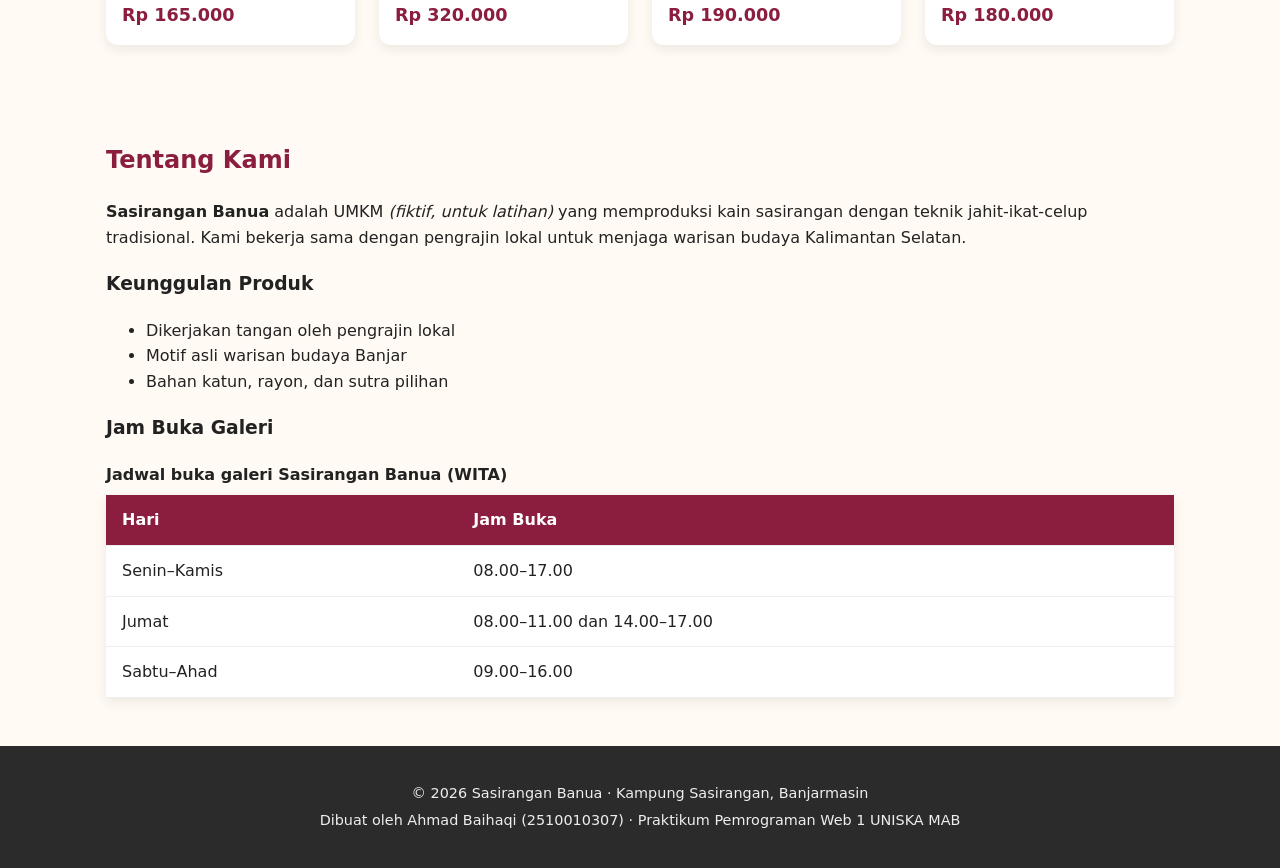
==== commit 5b1b4d68: "Pindahkan data katalog ke JSON dan muat dengan fetch." ====
--- a/index.html
+++ b/index.html
@@ -43,8 +43,8 @@
 aria-pressed="true">Semua</button> 
 <button type="button" class="tombol-filter" data-kategori="kain" 
 aria-pressed="false">Kain</button> 
-<button type="button" class="tombol-filter" data-kategori="pakaian" 
-aria-pressed="false">Pakaian</button> 
+<button type="button" class="tombol-filter" data-kategori="busana" 
+aria-pressed="false">Busana</button> 
 <button type="button" class="tombol-filter" data-kategori="aksesoris" 
 aria-pressed="false">Aksesoris</button> 
 </div> 
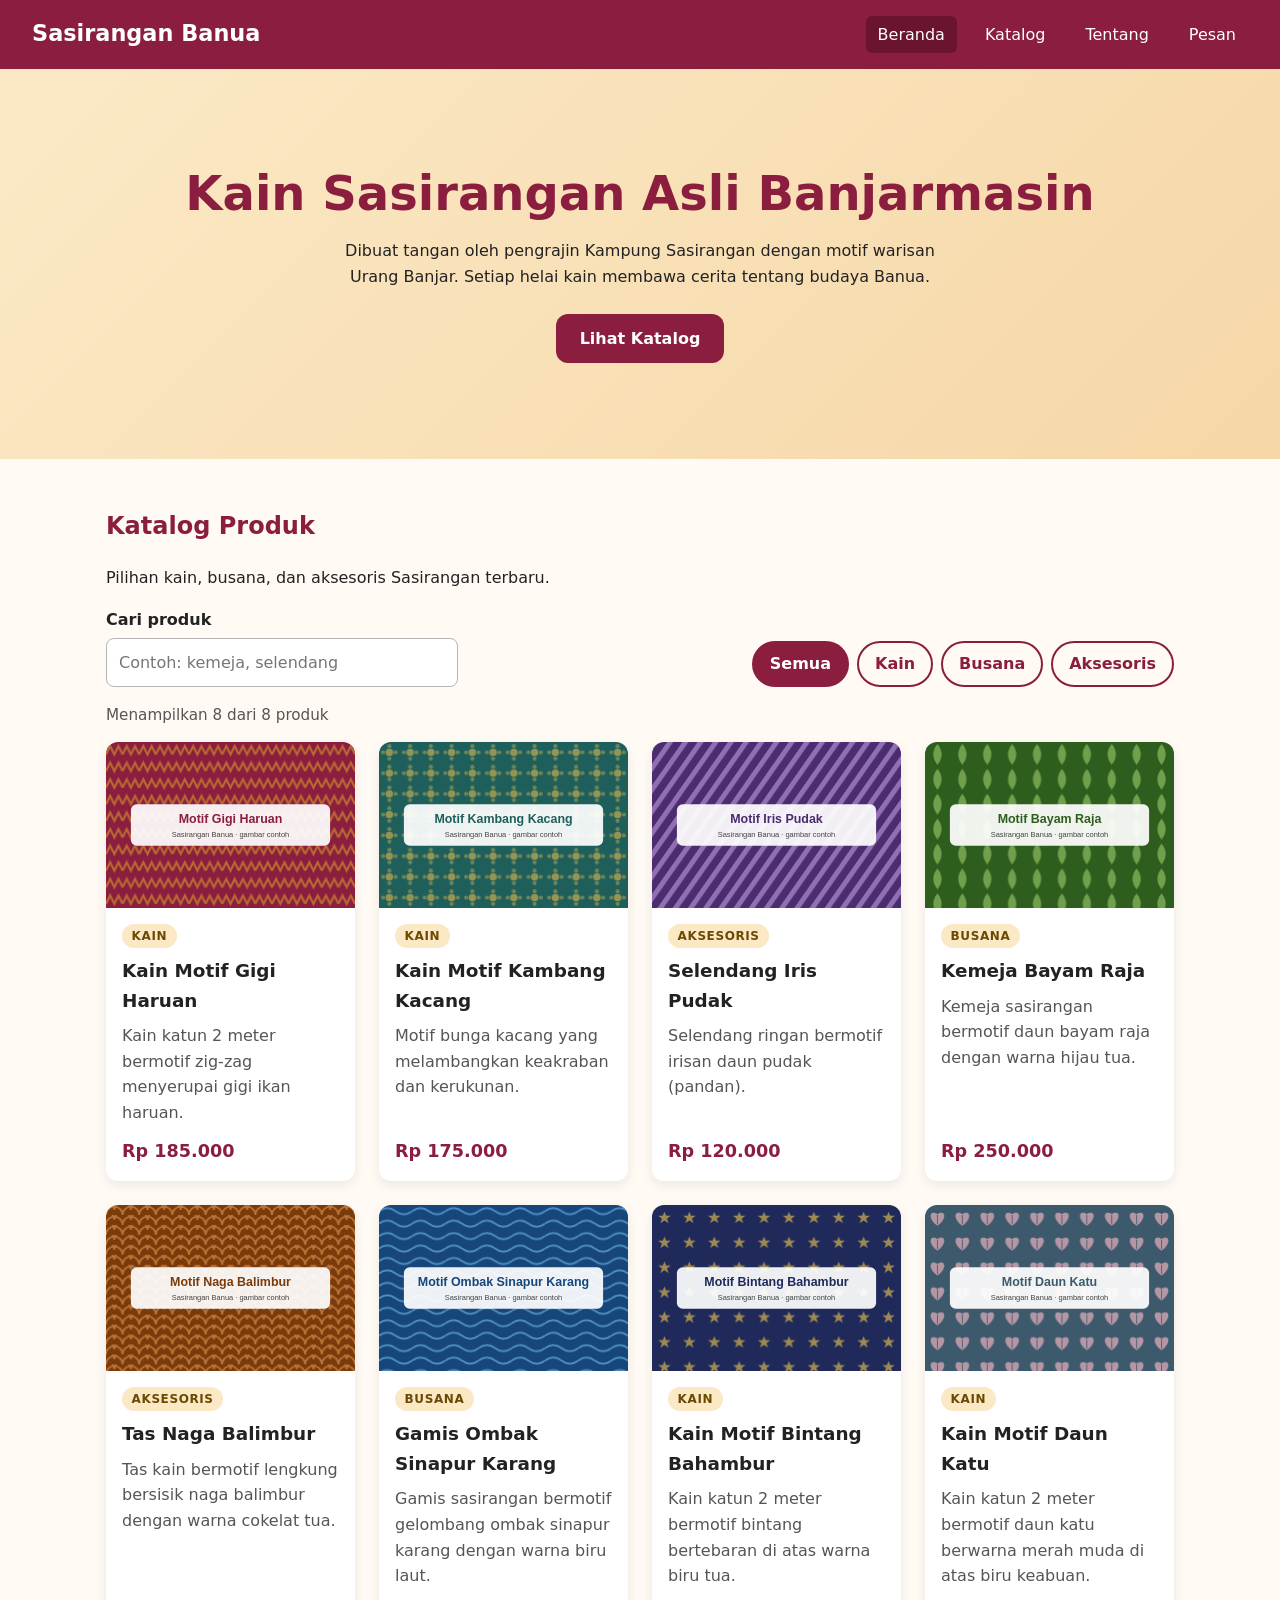
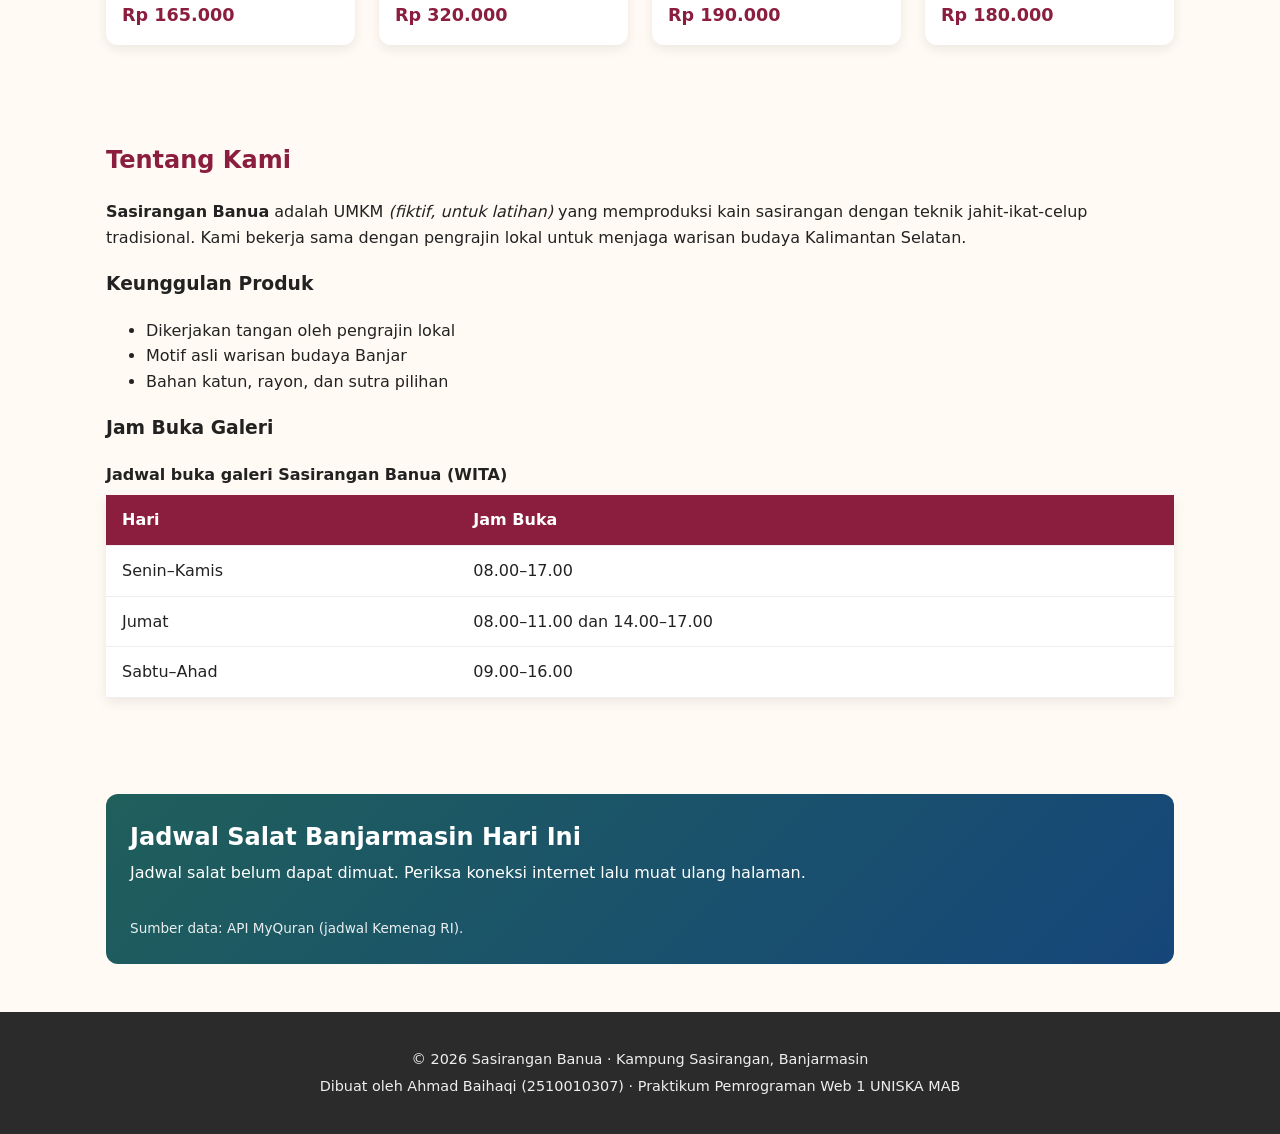
==== commit 8a6976e5: "Tambah widget jadwal salat dari API MyQuran." ====
--- a/index.html
+++ b/index.html
@@ -1,6 +1,7 @@
 <!DOCTYPE html>
 <html lang="id">
 <head>
+  <script src="js/jadwal-shalat.js" defer></script> 
   <link rel="stylesheet" href="css/style.css">
   <script src="js/katalog.js" defer></script>
   <meta charset="UTF-8">
@@ -21,6 +22,7 @@
     </ul> 
   </nav> 
 </header>
+
 <main>
   <!-- ========== HERO ========== --> 
   <section class="hero" id="beranda"> 
@@ -91,7 +93,16 @@
         </tr> 
       </tbody> 
     </table> 
-  </section> 
+  </section>
+  <!-- ========== JADWAL SALAT (data dari API) ========== -->
+<section class="bagian" id="jadwal">
+  <div class="jadwal-salat" id="jadwal-salat">
+    <h2>Jadwal Salat Banjarmasin Hari Ini</h2>
+    <p class="status" aria-live="polite">Memuat jadwal salat...</p>
+    <ul class="daftar-waktu" hidden></ul>
+    <p class="sumber">Sumber data: API MyQuran (jadwal Kemenag RI).</p>
+  </div>
+</section> 
 </main>
  <!-- ========== FOOTER ========== --> 
   <footer class="footer-situs"> 
--- a/css/style.css
+++ b/css/style.css
@@ -418,4 +418,49 @@
     flex: 1;
     max-width: 22rem;
   }
+}
+
+/* ---------- 13. Widget jadwal salat (Modul 4) ---------- */ 
+.jadwal-salat { 
+  padding: 1.5rem; 
+  border-radius: var(--radius); 
+  background: linear-gradient(135deg, #1f5f5b, #16467a); 
+  color: #ffffff; 
+} 
+ 
+.jadwal-salat h2 { 
+  margin: 0 0 0.25rem; 
+  color: #ffffff; 
+} 
+ 
+.jadwal-salat .status { 
+  margin: 0 0 1rem; 
+} 
+ 
+.daftar-waktu { 
+  display: grid; 
+  grid-template-columns: repeat(auto-fit, minmax(110px, 1fr)); 
+  gap: 0.75rem; 
+  margin: 0; 
+  padding: 0; 
+  list-style: none; 
+} 
+ 
+.daftar-waktu li { 
+  display: flex; 
+  flex-direction: column; 
+  align-items: center; 
+  padding: 0.75rem; 
+  border-radius: 10px; 
+  background-color: rgba(255, 255, 255, 0.15); 
+} 
+ 
+.daftar-waktu strong { 
+  font-size: 1.4rem; 
+} 
+ 
+.jadwal-salat .sumber { 
+  margin: 1rem 0 0; 
+  font-size: 0.85rem; 
+  opacity: 0.9; 
 }
